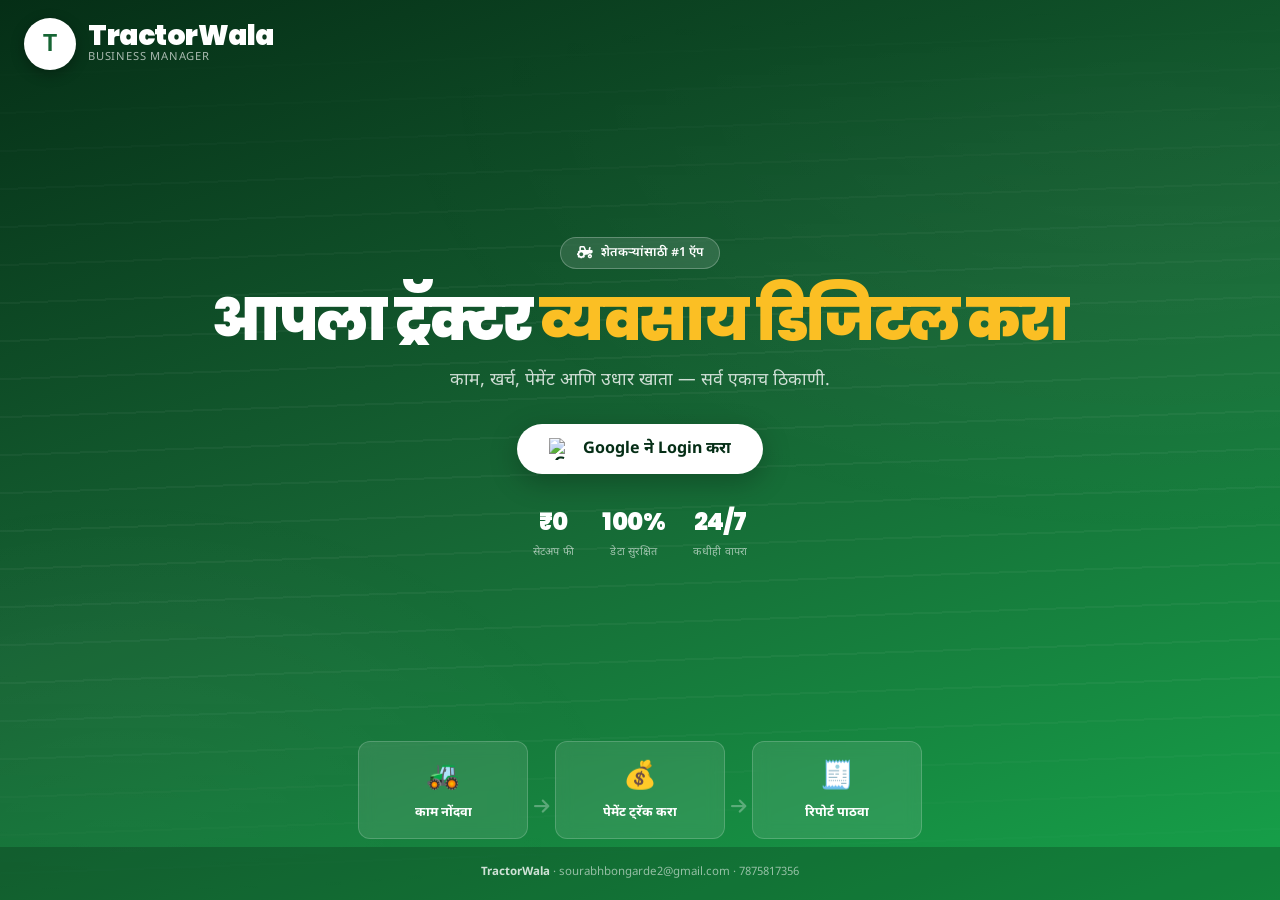
==== index.html @ 651fc50c "Update index.html" ====
<!DOCTYPE html>
<html lang="mr">
<head>
<meta charset="UTF-8"/>
<meta name="viewport" content="width=device-width, initial-scale=1.0, maximum-scale=1.0, user-scalable=no"/>
<title>TractorWala — Business Manager</title>
<meta name="theme-color" content="#166534"/>
<link rel="preconnect" href="https://fonts.googleapis.com"/>
<link href="https://fonts.googleapis.com/css2?family=Baloo+2:wght@500;700;800&family=Poppins:wght@400;500;600;700;800;900&family=Noto+Sans+Devanagari:wght@400;500;600;700&display=swap" rel="stylesheet"/>
<link rel="stylesheet" href="https://cdnjs.cloudflare.com/ajax/libs/font-awesome/6.5.1/css/all.min.css"/>
<script src="https://cdnjs.cloudflare.com/ajax/libs/qrcodejs/1.0.0/qrcode.min.js"></script>
<script src="https://cdnjs.cloudflare.com/ajax/libs/html2canvas/1.4.1/html2canvas.min.js"></script>
<script src="https://cdnjs.cloudflare.com/ajax/libs/jspdf/2.5.1/jspdf.umd.min.js"></script>
<link rel="stylesheet" href="css/base.css"/>
<link rel="stylesheet" href="css/landing.css"/>
<link rel="stylesheet" href="css/invoice.css"/>
<link rel="stylesheet" href="css/license.css"/>
</head>
<body>

<div id="toast-c"></div>
<div class="sb-ov" id="sbOv" onclick="sbClose()"></div>

<!-- Universal payment-add modal — Dashboard, Work List, Payments aur Khata sab yahi use karte hain -->
<div class="mo h" id="payMo">
  <div class="md">
    <div class="mh"><span class="mt">💰 पेमेंट</span><button class="mx" onclick="closeM('payMo')"><i class="fas fa-times"></i></button></div>
    <div class="mb" id="payMoBody"><div class="spin"></div></div>
  </div>
</div>

<!-- Trial/Subscription Lock Screen — trial khatam hone par poora app block ho jata hai.
     Verification Firestore Security Rules me hai (server-side), yeh sirf UI hai. -->
<div class="h" id="lockScreen">
  <div class="lock-card">
    <div class="lock-icon"><i class="fas fa-lock"></i></div>
    <div class="lock-title">TractorWala Subscription</div>
    <p class="lock-msg" id="lockMsg">तुमचा ट्रायल संपला आहे.</p>
    <div class="lock-qr-box">
      <img src="assets/payment/payment-qr.png" alt="Payment QR" onerror="this.src='assets/payment/payment-qr.svg'"/>
      <div class="lock-price">₹300 / महिना</div>
    </div>
    <div class="lock-divider">पेमेंट केल्यावर</div>
    <p style="font-size:.78rem;color:var(--tx2);margin-bottom:12px">पेमेंट स्क्रीनशॉट <b>WhatsApp 7875817356</b> वर पाठवा. तुम्हाला Unlock Code मिळेल, तो खाली टाका:</p>
    <div class="lock-code-row">
      <input class="fc" id="lockCodeInp" placeholder="UNLOCK CODE"/>
      <button class="btn bp" id="lockRedeemBtn" onclick="redeemUnlockCode()"><i class="fas fa-unlock"></i> Unlock</button>
    </div>
    <p class="lock-help">कोड मिळाला नाही? <a href="https://wa.me/917875817356" target="_blank" style="color:var(--brand);font-weight:600">WhatsApp वर संपर्क करा</a></p>
    <button class="btn bg2 bsm" style="margin-top:14px" onclick="doLogout()"><i class="fas fa-sign-out-alt"></i> बाहेर पडा</button>
  </div>
</div>

<div id="land">
  <nav class="l-nav">
    <div class="l-logo">
      <div class="svg-logo"><img src="assets/logo/logo.svg" alt="Logo" onerror="this.style.display='none';this.parentElement.innerHTML='<i class=\'fas fa-tractor\'></i>'"/></div>
      <div class="l-logo-t"><h1>TractorWala</h1><p>Business Manager</p></div>
    </div>
  </nav>
  <div class="l-hero">
    <div class="l-chip"><i class="fas fa-tractor"></i> <span id="lChip">शेतकऱ्यांसाठी #1 ऍप</span></div>
    <h1 class="l-h1"><span id="lH1a">आपला ट्रॅक्टर</span> <em id="lH1b">व्यवसाय डिजिटल करा</em></h1>
    <p class="l-sub" id="lSub">काम, खर्च, पेमेंट आणि उधार खाता — सर्व एकाच ठिकाणी.</p>
    <button class="l-login" onclick="doLogin()">
      <img src="https://www.gstatic.com/firebasejs/ui/2.0.0/images/auth/google.svg" alt="G"/>
      <span id="lBtn">Google ने Login करा</span>
    </button>
    <div class="l-stats">
      <div class="l-stat"><b>₹0</b><span id="lSt1">सेटअप फी</span></div>
      <div class="l-stat"><b>100%</b><span id="lSt2">डेटा सुरक्षित</span></div>
      <div class="l-stat"><b>24/7</b><span id="lSt3">कधीही वापरा</span></div>
    </div>
  </div>
  <div class="l-flow">
    <div class="l-flow-row">
      <div class="l-step"><div class="i">🚜</div><h3><span id="lf1">काम नोंदवा</span></h3></div>
      <i class="fas fa-arrow-right l-arrow"></i>
      <div class="l-step"><div class="i">💰</div><h3><span id="lf2">पेमेंट ट्रॅक करा</span></h3></div>
      <i class="fas fa-arrow-right l-arrow"></i>
      <div class="l-step"><div class="i">🧾</div><h3><span id="lf3">रिपोर्ट पाठवा</span></h3></div>
    </div>
  </div>
  <footer class="l-foot">
    <strong>TractorWala</strong> · sourabhbongarde2@gmail.com · 7875817356
  </footer>
</div>

<div id="app" class="h">
  <aside class="sb" id="sb">
    <div class="sb-top">
      <div class="sb-logo">
        <div class="svg-logo-sm"><img src="assets/logo/logo.svg" alt="Logo" onerror="this.style.display='none';this.parentElement.innerHTML='<i class=\'fas fa-tractor\'></i>'"/></div>
        <div class="sb-logo-t"><h2>TractorWala</h2><small>BUSINESS MANAGER</small></div>
      </div>
      <button class="sb-x" onclick="sbClose()"><i class="fas fa-times"></i></button>
    </div>
    <div class="sb-user">
      <div class="sb-av" id="sbAv">—</div>
      <div><div class="sb-un" id="sbNm">—</div><div class="sb-em" id="sbEm">—</div></div>
    </div>
    <nav class="sb-nav">
      <div class="sb-sec">मुख्य</div>
      <button class="nb on" data-p="dashboard"><i class="fas fa-chart-pie"></i> डॅशबोर्ड</button>
      <button class="nb" data-p="work-entry"><i class="fas fa-plus-circle"></i> काम नोंद</button>
      <button class="nb" data-p="work-list"><i class="fas fa-list-alt"></i> काम यादी</button>
      <button class="nb" data-p="rate-card"><i class="fas fa-tags"></i> दर कार्ड</button>
      <div class="sb-sec">वित्त</div>
      <button class="nb" data-p="expenses"><i class="fas fa-receipt"></i> खर्च</button>
      <button class="nb" data-p="payments"><i class="fas fa-money-bill-wave"></i> पेमेंट <span class="nb-badge h" id="pendBadge">0</span></button>
      <button class="nb" data-p="invoice"><i class="fas fa-file-invoice"></i> Invoice</button>
      <div class="sb-sec">डेटा</div>
      <button class="nb" data-p="shetkari"><i class="fas fa-users"></i> शेतकरी DB</button>
      <button class="nb" data-p="khata"><i class="fas fa-book"></i> शेतकरी खाता</button>
      <button class="nb" data-p="reports"><i class="fas fa-chart-bar"></i> अहवाल</button>
      <button class="nb" data-p="backup"><i class="fas fa-cloud-download-alt"></i> Backup</button>
      <div class="sb-sec">सेटिंग</div>
      <button class="nb" data-p="profile"><i class="fas fa-user-cog"></i> प्रोफाइल</button>
    </nav>
    <div class="sb-bot">
      <button class="sb-dark" onclick="toggleDark()"><i class="fas fa-moon"></i> डार्क मोड<div class="tog"></div></button>
      <button class="sb-logout" onclick="doLogout()"><i class="fas fa-sign-out-alt"></i> बाहेर पडा</button>
    </div>
  </aside>

  <main class="main">
    <div class="tbar">
      <button class="tbar-menu" onclick="sbOpen()"><i class="fas fa-bars"></i></button>
      <div class="tbar-ttl" id="pageTtl">डॅशबोर्ड</div>
      <div class="tbar-acts">
        <div class="tbar-lang">
          <button id="lmr" onclick="setLang('mr')" class="on">म</button>
          <button id="lhi" onclick="setLang('hi')">H</button>
          <button id="len" onclick="setLang('en')">E</button>
        </div>
      </div>
    </div>
    <div id="onboardBanner" class="h"></div>
    <div id="trialBanner" class="h"></div>
    <div class="ct" id="ct"><div class="spin"></div></div>
  </main>

  <!-- Sabse zyada use hone wale 5 shortcuts (Dashboard, Kaam, Payments, Khata, Shetkari).
       Baki sab options (Rate Card, Expenses, Invoice, Reports, Backup, Profile) sidebar me hain. -->
  <nav class="bnav" id="bnav">
    <button class="bnav-btn on" data-p="dashboard"><i class="fas fa-chart-pie"></i><span>डॅशबोर्ड</span></button>
    <button class="bnav-btn" data-p="work-entry"><i class="fas fa-plus-circle"></i><span>काम</span></button>
    <button class="bnav-btn" data-p="payments"><i class="fas fa-money-bill-wave"></i><span>पेमेंट</span><span class="nb-badge h" id="pendBadge2">0</span></button>
    <button class="bnav-btn" data-p="khata"><i class="fas fa-book"></i><span>खाता</span></button>
    <button class="bnav-btn" data-p="shetkari"><i class="fas fa-users"></i><span>शेतकरी</span></button>
  </nav>
</div>

<script type="module" src="js/core.js"></script>
</body>
</html>
---- css/base.css ----
/* ============================================================
   DESIGN TOKENS
   ============================================================ */
:root{
  --g950:#011c0a;--g900:#052e16;--g800:#14532d;--g700:#166534;
  --g600:#15803d;--g500:#16a34a;--g400:#22c55e;--g200:#bbf7d0;
  --g100:#dcfce7;--g50:#f0fdf4;
  --amber:#f59e0b;--amber-d:#b45309;--amber-l:#fffbeb;
  --red:#dc2626;--red-l:#fff1f2;
  --blue:#1d4ed8;--blue-l:#eff6ff;
  --teal:#0d9488;
  --n50:#f8fafc;--n100:#f1f5f9;--n200:#e2e8f0;
  --n300:#cbd5e1;--n400:#94a3b8;--n500:#64748b;
  --n600:#475569;--n700:#334155;--n800:#1e293b;--n900:#0f172a;
  --bg:var(--n50);--surf:var(--white);--surf2:var(--g50);
  --bdr:var(--n200);--bdr2:var(--g100);
  --tx1:var(--n900);--tx2:var(--n600);--tx3:var(--n400);
  --brand:var(--g700);--brand-l:var(--g100);
  --sb-bg:var(--g950);
  --white:#fff;
  --sh1:0 1px 3px rgba(0,0,0,.07),0 1px 2px rgba(0,0,0,.05);
  --sh2:0 4px 12px rgba(0,0,0,.08),0 2px 4px rgba(0,0,0,.04);
  --sh3:0 12px 32px rgba(0,0,0,.12),0 4px 10px rgba(0,0,0,.07);
  --r3:3px;--r6:6px;--r8:8px;--r12:12px;--r16:16px;--r99:999px;
  --ease:.2s cubic-bezier(.4,0,.2,1);
  --fd:'Poppins','Baloo 2',sans-serif;
  --fb:'Noto Sans Devanagari','Poppins',sans-serif;
  --sb-w:248px;
  --bnav-h:64px;
}
[data-theme=dark]{
  --bg:#070d08;--surf:#0f1a10;--surf2:#132016;
  --bdr:#1c2e1f;--bdr2:#1a2d1e;
  --tx1:#e8f5e9;--tx2:#8fb894;--tx3:#4a7050;
  --brand-l:#0f2212;--amber-l:#1c1400;--red-l:#1c0505;--blue-l:#080f20;
  --sh2:0 4px 12px rgba(0,0,0,.4);--sh3:0 12px 32px rgba(0,0,0,.6);
}
*,*::before,*::after{box-sizing:border-box;margin:0;padding:0}
html{-webkit-text-size-adjust:100%;scroll-behavior:smooth}
body{font-family:var(--fb);background:var(--bg);color:var(--tx1);min-height:100vh;overflow-x:hidden;line-height:1.5}
button,input,select,textarea{font-family:inherit;font-size:inherit}
button{cursor:pointer;border:none;background:none;outline:none}
a{color:inherit;text-decoration:none}
img{max-width:100%;display:block}
.h{display:none!important}
::-webkit-scrollbar{width:4px;height:4px}
::-webkit-scrollbar-thumb{background:var(--g400);border-radius:2px}

/* ============================================================
   APP SHELL / SIDEBAR
   ============================================================ */
#app{display:flex;height:100vh;overflow:hidden;position:relative}
.sb{width:var(--sb-w);flex-shrink:0;background:var(--sb-bg);display:flex;flex-direction:column;overflow:hidden;position:relative;z-index:200;transition:transform .28s cubic-bezier(.4,0,.2,1)}
.sb-top{padding:16px 14px 12px;border-bottom:1px solid rgba(255,255,255,.06);display:flex;align-items:center;justify-content:space-between}
.sb-logo{display:flex;align-items:center;gap:10px}
.svg-logo-sm{width:36px;height:36px;border-radius:50%;background:#fff;display:flex;align-items:center;justify-content:center;border:2px solid rgba(255,255,255,.3);color:var(--g700);font-size:1rem;flex-shrink:0;overflow:hidden}
.svg-logo-sm img{width:100%;height:100%;object-fit:cover;border-radius:50%}
.sb-logo-t h2{font-family:var(--fd);font-size:.98rem;font-weight:900;color:#fff;line-height:1;letter-spacing:-.2px}
.sb-logo-t small{font-size:.6rem;color:rgba(255,255,255,.45);letter-spacing:.5px}
.sb-x{color:rgba(255,255,255,.5);font-size:1rem;padding:4px;display:none}
.sb-x:hover{color:#fff}
.sb-user{margin:10px;background:rgba(255,255,255,.06);border-radius:var(--r8);padding:9px;display:flex;align-items:center;gap:8px;border:1px solid rgba(255,255,255,.05)}
.sb-av{width:32px;height:32px;border-radius:50%;border:2px solid rgba(255,255,255,.2);flex-shrink:0;display:flex;align-items:center;justify-content:center;background:var(--g600);color:#fff;font-weight:700;font-family:var(--fd);font-size:.82rem}
.sb-un{color:#fff;font-size:.78rem;font-weight:600;white-space:nowrap;overflow:hidden;text-overflow:ellipsis;max-width:140px}
.sb-em{color:rgba(255,255,255,.4);font-size:.62rem;white-space:nowrap;overflow:hidden;text-overflow:ellipsis;max-width:140px}
.sb-nav{flex:1;overflow-y:auto;padding:4px 0;scrollbar-width:none}
.sb-nav::-webkit-scrollbar{display:none}
.sb-sec{color:rgba(255,255,255,.28);font-size:.58rem;font-weight:700;letter-spacing:2px;text-transform:uppercase;padding:10px 14px 2px}
.nb{display:flex;align-items:center;gap:10px;width:100%;padding:9px 14px;color:rgba(255,255,255,.6);font-size:.82rem;font-weight:500;transition:var(--ease);text-align:left;position:relative;border-left:3px solid transparent}
.nb:hover{background:rgba(255,255,255,.07);color:#fff;border-left-color:rgba(255,255,255,.2)}
.nb.on{background:rgba(255,255,255,.1);color:#fff;font-weight:700;border-left-color:var(--g400)}
.nb i{width:16px;text-align:center;font-size:.82rem;flex-shrink:0}
.nb-badge{margin-left:auto;background:var(--amber);color:var(--g900);padding:1px 6px;border-radius:var(--r99);font-size:.62rem;font-weight:800}
.nb-locked{opacity:.35;pointer-events:none}
.sb-bot{padding:8px;border-top:1px solid rgba(255,255,255,.06)}
.sb-dark{display:flex;align-items:center;gap:8px;width:100%;padding:8px 10px;border-radius:var(--r8);background:rgba(255,255,255,.05);color:rgba(255,255,255,.65);font-size:.78rem;margin-bottom:6px;transition:var(--ease)}
.sb-dark:hover{background:rgba(255,255,255,.1)}

/* Ad banner - Blinkit-style strip. Image comes from assets/ads/ via ads-config.json */
.ad-strip{margin-bottom:11px;border-radius:var(--r12);overflow:hidden;box-shadow:var(--sh1);position:relative;cursor:pointer;background:var(--surf2)}
.ad-strip img{width:100%;display:block;aspect-ratio:2/1;object-fit:cover}
.ad-strip .ad-tag{position:absolute;top:6px;right:6px;background:rgba(0,0,0,.45);color:#fff;font-size:.58rem;font-weight:700;letter-spacing:.5px;padding:2px 7px;border-radius:var(--r99);text-transform:uppercase;z-index:3}
.ad-strip.adc{position:relative;aspect-ratio:2/1}
.adc-slide{position:absolute;inset:0;transition:opacity .5s ease;display:block}
.adc-slide img{width:100%;height:100%;object-fit:cover}
.adc-dots{position:absolute;bottom:6px;left:0;right:0;display:flex;justify-content:center;gap:5px;z-index:3}
.adc-dot{width:6px;height:6px;border-radius:50%;background:rgba(255,255,255,.5)}
.adc-dot.on{background:#fff}

.tog{width:32px;height:17px;background:rgba(255,255,255,.18);border-radius:var(--r99);margin-left:auto;position:relative;flex-shrink:0;transition:var(--ease)}
.tog::after{content:'';position:absolute;width:13px;height:13px;background:#fff;border-radius:50%;top:2px;left:2px;transition:.22s}
[data-theme=dark] .tog{background:var(--amber)}
[data-theme=dark] .tog::after{left:17px}
.sb-logout{display:flex;align-items:center;gap:8px;width:100%;padding:8px 10px;border-radius:var(--r8);background:rgba(220,38,38,.15);color:#f87171;font-size:.78rem;transition:var(--ease)}
.sb-logout:hover{background:rgba(220,38,38,.3)}
.sb-ov{position:fixed;inset:0;background:rgba(0,0,0,.5);z-index:150;display:none;backdrop-filter:blur(3px)}
.sb-ov.on{display:block}

/* ============================================================
   MAIN CONTENT / TOPBAR / BOTTOM NAV
   ============================================================ */
.main{flex:1;overflow-y:auto;display:flex;flex-direction:column;min-width:0;position:relative}
.tbar{background:var(--surf);border-bottom:1px solid var(--bdr);padding:12px 16px;display:flex;align-items:center;gap:10px;position:sticky;top:0;z-index:100}
.tbar-menu{color:var(--tx2);font-size:1.1rem;padding:5px;border-radius:var(--r6);display:none;transition:var(--ease)}
.tbar-menu:hover{background:var(--brand-l);color:var(--brand)}
.tbar-ttl{font-family:var(--fd);font-size:1.15rem;font-weight:800;color:var(--tx1);flex:1;letter-spacing:-.3px}
.tbar-acts{display:flex;align-items:center;gap:5px}
.tbar-lang{display:flex;align-items:center;background:var(--n100);border-radius:var(--r6);overflow:hidden;border:1px solid var(--bdr)}
.tbar-lang button{padding:5px 10px;font-size:.72rem;font-weight:700;color:var(--tx3);background:none;transition:var(--ease)}
.tbar-lang button.on{background:var(--brand);color:#fff}

.ct{flex:1;padding:16px;padding-bottom:88px;animation:fadeUp .24s ease}
@keyframes fadeUp{from{opacity:0;transform:translateY(6px)}to{opacity:1;transform:none}}

.bnav{position:fixed;bottom:0;left:0;right:0;height:var(--bnav-h);background:var(--surf);border-top:1px solid var(--bdr);display:none;align-items:center;justify-content:space-around;z-index:100;padding:0 4px;box-shadow:0 -4px 20px rgba(0,0,0,.1)}
.bnav-btn{display:flex;flex-direction:column;align-items:center;gap:4px;flex:1;padding:8px 2px;color:var(--tx3);font-size:.65rem;font-weight:600;transition:var(--ease);border-radius:var(--r8);position:relative}
.bnav-btn i{font-size:1.2rem;transition:var(--ease)}
.bnav-btn.on{color:var(--brand)}
.bnav-btn.on i{transform:scale(1.15)}
.bnav-btn .nb-badge{position:absolute;top:4px;right:14px;font-size:.55rem;padding:1px 4px}
.bnav-btn-locked{opacity:.35;pointer-events:none}

/* ============================================================
   CARDS / STATS / QUICK ACTIONS
   ============================================================ */
.card{background:var(--surf);border-radius:var(--r12);box-shadow:var(--sh2);border:1px solid var(--bdr);padding:16px;transition:var(--ease)}
.card:hover{box-shadow:var(--sh3)}
.ch{display:flex;align-items:center;justify-content:space-between;margin-bottom:12px}
.ct2{font-family:var(--fd);font-size:.9rem;font-weight:700;color:var(--tx1)}

.sg{display:grid;grid-template-columns:1fr 1fr;gap:10px;margin-bottom:14px}
.st{background:var(--surf);border-radius:var(--r12);border:1px solid var(--bdr);padding:14px 12px;display:flex;align-items:center;gap:10px;transition:var(--ease);overflow:hidden;position:relative}
.st::after{content:'';position:absolute;right:-12px;top:-12px;width:56px;height:56px;border-radius:50%;opacity:.06}
.st.g::after{background:var(--g500)}.st.r::after{background:var(--red)}.st.b::after{background:var(--blue)}.st.a::after{background:var(--amber)}
.st:hover{box-shadow:var(--sh3);transform:translateY(-1px)}
.si{width:38px;height:38px;border-radius:var(--r8);display:flex;align-items:center;justify-content:center;font-size:1rem;flex-shrink:0}
.si.g{background:var(--g100);color:var(--g700)}
.si.r{background:var(--red-l);color:var(--red)}
.si.b{background:var(--blue-l);color:var(--blue)}
.si.a{background:var(--amber-l);color:var(--amber-d)}
.sb2{min-width:0}
.sl{font-size:.65rem;color:var(--tx3);font-weight:500;white-space:nowrap;overflow:hidden;text-overflow:ellipsis}
.sv{font-family:var(--fd);font-size:1.25rem;font-weight:800;color:var(--tx1);line-height:1.1}
.ss{font-size:.62rem;color:var(--tx3)}

.qa-grid{display:grid;grid-template-columns:1fr 1fr;gap:10px;margin-bottom:14px}
.qa{display:flex;align-items:center;gap:10px;padding:13px 14px;border-radius:var(--r12);cursor:pointer;transition:var(--ease);border:none;text-align:left;font-weight:700;font-size:.85rem}
.qa.green{background:var(--g700);color:#fff}
.qa.green:hover{background:var(--g800)}
.qa.amber{background:var(--amber);color:var(--g900)}
.qa.amber:hover{background:var(--amber-d);color:#fff}
.qa.blue{background:var(--blue-l);color:var(--blue);border:1.5px solid var(--bdr2)}
.qa.blue:hover{background:var(--blue);color:#fff}
.qa.teal{background:#ccfbf1;color:var(--teal);border:1.5px solid #99f6e4}
.qa.teal:hover{background:var(--teal);color:#fff}
[data-theme=dark] .qa.blue{background:var(--blue-l)}
[data-theme=dark] .qa.teal{background:#042f2e;color:#2dd4bf;border-color:#0f766e}
.qa i{font-size:1.2rem;flex-shrink:0}
.qa span{line-height:1.2}

/* ============================================================
   BUTTONS
   ============================================================ */
.btn{display:inline-flex;align-items:center;justify-content:center;gap:6px;padding:9px 16px;border-radius:var(--r8);font-size:.83rem;font-weight:600;cursor:pointer;transition:var(--ease);white-space:nowrap;border:none}
.btn:active{transform:scale(.97)}
.bp{background:var(--g700);color:#fff}.bp:hover{background:var(--g800)}
.bg2{background:var(--n100);color:var(--tx2);border:1px solid var(--bdr)}.bg2:hover{background:var(--brand-l);color:var(--brand)}
.br{background:var(--red-l);color:var(--red)}.br:hover{background:var(--red);color:#fff}
.ba{background:var(--amber-l);color:var(--amber-d)}.ba:hover{background:var(--amber);color:#fff}
.bwa{background:#25D366;color:#fff}.bwa:hover{background:#128c7e}
.bcl{background:var(--blue-l);color:var(--blue)}.bcl:hover{background:var(--blue);color:#fff}
.bsm{padding:6px 11px;font-size:.76rem;border-radius:var(--r6)}
.bxs{padding:4px 8px;font-size:.7rem;border-radius:var(--r6)}
.bic{width:34px;height:34px;padding:0;justify-content:center;border-radius:var(--r6)}
.bfw{width:100%;justify-content:center}
.blg{padding:12px 22px;font-size:.92rem;border-radius:var(--r8)}
.btn:disabled,.btn[disabled]{opacity:.6;cursor:not-allowed}

.stepper-wrap{display:flex;gap:6px;align-items:center}
.stepper-wrap .btn{padding:0;width:40px;height:40px;flex-shrink:0}
.stepper-wrap .fc{text-align:center;padding-left:4px;padding-right:4px}

/* ============================================================
   FORMS
   ============================================================ */
.fg{margin-bottom:13px}
.fl{display:block;font-size:.74rem;font-weight:700;color:var(--tx2);margin-bottom:4px;letter-spacing:.3px;text-transform:uppercase}
.fc{width:100%;padding:10px 12px;border:1.5px solid var(--bdr);border-radius:var(--r8);font-size:.88rem;background:var(--bg);color:var(--tx1);outline:none;transition:var(--ease)}
.fc:focus{border-color:var(--brand);background:var(--surf);box-shadow:0 0 0 3px rgba(22,101,52,.1)}
.fc::placeholder{color:var(--tx3)}
select.fc{appearance:none;background-image:url("data:image/svg+xml,%3Csvg xmlns='http://www.w3.org/2000/svg' viewBox='0 0 16 10'%3E%3Cpath fill='%2394a3b8' d='M8 10L0 0h16z'/%3E%3C/svg%3E");background-repeat:no-repeat;background-position:right 11px center;background-size:10px;padding-right:30px}
.fr2{display:grid;grid-template-columns:1fr 1fr;gap:11px}
.fr3{display:grid;grid-template-columns:1fr 1fr 1fr;gap:9px}
.tot-box{background:var(--surf2);border:2px solid var(--g200);border-radius:var(--r8);padding:10px 13px;font-family:var(--fd);font-size:1.3rem;font-weight:800;color:var(--g700)}

/* Work Entry - compact multi-row card (each "काम #N" block) */
.we-row-card{max-width:680px;margin-bottom:9px;padding:13px}
.we-row-head{display:flex;align-items:center;gap:8px;margin-bottom:10px}
.we-row-num{font-weight:700;font-size:.78rem;color:var(--tx2)}
.we-row-amt{margin-left:auto;font-family:var(--fd);font-weight:800;font-size:.92rem;color:var(--g700);background:var(--surf2);border:1.5px solid var(--g200);border-radius:var(--r6);padding:3px 10px}

/* ============================================================
   TABLES / BADGES
   ============================================================ */
.tw{overflow-x:auto;border-radius:var(--r8);border:1px solid var(--bdr);position:relative;-webkit-overflow-scrolling:touch}
.tw table{min-width:100%}
/* Mobile par jab table screen se wide ho, ek subtle right-edge fade dikhata hai taaki
   user ko pata chale ki aur columns hain - bina iske last column "kati hui" jaisi lagti thi */
.tw::after{
  content:'';position:absolute;top:0;right:0;bottom:0;width:18px;
  background:linear-gradient(to right,transparent,rgba(0,0,0,.06));
  pointer-events:none;
}
table{width:100%;border-collapse:collapse;font-size:.8rem}
thead th{background:var(--surf2);color:var(--g700);padding:9px 11px;text-align:left;font-weight:700;font-size:.68rem;text-transform:uppercase;letter-spacing:.7px;white-space:nowrap;border-bottom:2px solid var(--bdr2)}
tbody tr{border-top:1px solid var(--bdr);transition:background .15s}
tbody tr:hover{background:var(--surf2)}
tbody td{padding:9px 11px;color:var(--tx1);vertical-align:middle}
.bx{display:inline-flex;align-items:center;gap:3px;padding:2px 8px;border-radius:var(--r99);font-size:.67rem;font-weight:700}
.bxg{background:var(--g100);color:var(--g700)}
.bxa{background:var(--amber-l);color:var(--amber-d)}
.bxr{background:var(--red-l);color:var(--red)}
.bxb{background:var(--blue-l);color:var(--blue)}
.prow td:first-child{border-left:3px solid var(--amber)}

/* ============================================================
   MODALS
   ============================================================ */
.mo{position:fixed;inset:0;background:rgba(0,0,0,.55);z-index:600;display:flex;align-items:center;justify-content:center;padding:14px;backdrop-filter:blur(5px)}
.md{background:var(--surf);border-radius:var(--r16);width:100%;max-width:490px;max-height:90vh;overflow-y:auto;box-shadow:var(--sh3);animation:mIn .22s ease}
@keyframes mIn{from{opacity:0;transform:scale(.95) translateY(10px)}to{opacity:1;transform:none}}
.mh{padding:15px 17px;border-bottom:1px solid var(--bdr);display:flex;align-items:center;justify-content:space-between;position:sticky;top:0;background:var(--surf);z-index:2}
.mt{font-family:var(--fd);font-size:.95rem;font-weight:700;color:var(--tx1)}
.mx{color:var(--tx3);font-size:1rem;padding:5px;border-radius:var(--r6);transition:var(--ease)}
.mx:hover{background:var(--red-l);color:var(--red)}
.mb{padding:16px}
.mf{padding:12px 17px;border-top:1px solid var(--bdr);display:flex;gap:8px;justify-content:flex-end}

/* ============================================================
   FILTERS / SEARCH / TOAST / MISC
   ============================================================ */
.fb{display:flex;gap:6px;flex-wrap:wrap;align-items:center;margin-bottom:12px}
.fn{padding:5px 12px;border-radius:var(--r99);border:1.5px solid var(--bdr);background:var(--surf);color:var(--tx2);font-size:.74rem;font-weight:600;cursor:pointer;transition:var(--ease)}
.fn.on,.fn:hover{background:var(--g700);border-color:var(--g700);color:#fff}

.sw{position:relative;flex:1;min-width:160px}
.sw i{position:absolute;left:10px;top:50%;transform:translateY(-50%);color:var(--tx3);font-size:.8rem;pointer-events:none}
.sw .fc{padding-left:30px}

#toast-c{position:fixed;top:16px;right:14px;z-index:9999;display:flex;flex-direction:column;gap:6px;pointer-events:none;max-width:320px}
.toast{display:flex;align-items:center;gap:8px;padding:10px 15px;border-radius:var(--r8);font-size:.81rem;font-weight:600;box-shadow:var(--sh3);animation:tIn .25s ease;pointer-events:all;color:#fff}
.toast.ok{background:var(--g700)}.toast.err{background:var(--red)}.toast.warn{background:var(--amber-d)}
@keyframes tIn{from{opacity:0;transform:translateX(12px)}to{opacity:1;transform:none}}

.pg{height:4px;background:var(--bdr);border-radius:2px;overflow:hidden;margin:4px 0}
.pgb{height:100%;background:linear-gradient(90deg,var(--g600),var(--g400));border-radius:2px;transition:width .5s ease}
.pgb.red{background:linear-gradient(90deg,var(--red),#f87171)}

.pi{display:flex;align-items:center;gap:8px;padding:9px 11px;background:var(--surf2);border-radius:var(--r8);border-left:3px solid var(--g500)}
.pa{font-weight:700;color:var(--g700);font-size:.88rem}
.pd{font-size:.68rem;color:var(--tx3);margin-left:auto}

.tabs{display:flex;gap:2px;background:var(--n200);border-radius:var(--r8);padding:3px;margin-bottom:14px}
[data-theme=dark] .tabs{background:var(--bdr)}
.tab{flex:1;padding:7px;border-radius:var(--r6);font-size:.78rem;font-weight:600;color:var(--tx2);transition:var(--ease)}
.tab.on{background:var(--surf);color:var(--brand);box-shadow:var(--sh1)}

.empty{text-align:center;padding:32px 16px;color:var(--tx3)}
.empty i{font-size:2.4rem;margin-bottom:8px;opacity:.28;display:block}
.empty p{font-size:.85rem;line-height:1.6}

.sh{display:flex;align-items:center;justify-content:space-between;margin-bottom:14px;flex-wrap:wrap;gap:8px}
.st2{font-family:var(--fd);font-size:1.05rem;font-weight:800;color:var(--tx1);letter-spacing:-.3px}

.rc{background:linear-gradient(135deg,var(--g900),var(--g700));color:#fff;border-radius:var(--r12);padding:18px}
.rr{display:flex;justify-content:space-between;padding:7px 0;border-bottom:1px solid rgba(255,255,255,.1);font-size:.86rem}
.rr:last-child{border-bottom:none;font-weight:800;font-size:1rem;color:var(--amber)}
.rr.head{opacity:.6;font-size:.72rem;font-weight:700;text-transform:uppercase;letter-spacing:.5px}

.spin{width:36px;height:36px;border:3.5px solid var(--bdr);border-top-color:var(--brand);border-radius:50%;animation:sp .7s linear infinite;margin:44px auto}
@keyframes sp{to{transform:rotate(360deg)}}

.pav{width:70px;height:70px;border-radius:50%;border:3px solid var(--brand);display:flex;align-items:center;justify-content:center;margin:0 auto 10px;background:var(--g600);color:#fff;font-family:var(--fd);font-size:1.6rem;font-weight:700}

/* Khata (farmer ledger) page - new */
.kh-hero{background:linear-gradient(135deg,var(--g800),var(--g600));border-radius:var(--r16);padding:20px;color:#fff;margin-bottom:14px}
.kh-av{width:54px;height:54px;border-radius:50%;background:rgba(255,255,255,.15);border:2px solid rgba(255,255,255,.3);display:flex;align-items:center;justify-content:center;font-family:var(--fd);font-size:1.4rem;font-weight:800;flex-shrink:0}
.kh-sg{display:grid;grid-template-columns:1fr 1fr 1fr;gap:8px;margin-top:14px}
.kh-sc{background:rgba(255,255,255,.1);border-radius:var(--r8);padding:9px;text-align:center}
.kh-sc b{display:block;font-family:var(--fd);font-size:1.05rem;font-weight:800}
.kh-sc span{font-size:.6rem;opacity:.75;text-transform:uppercase;letter-spacing:.4px}
.kh-wrow{display:flex;align-items:center;gap:10px;padding:10px 0;border-bottom:1px solid var(--bdr)}
.kh-wrow:last-child{border-bottom:none}
.kh-wic{width:34px;height:34px;border-radius:var(--r8);background:var(--brand-l);color:var(--brand);display:flex;align-items:center;justify-content:center;flex-shrink:0;font-size:.85rem}

@media(max-width:768px){
  .sb{position:fixed;top:0;left:0;bottom:0;z-index:300;transform:translateX(-100%)}
  .sb.on{transform:none;box-shadow:var(--sh3)}
  .sb-x{display:block!important}
  .tbar-menu{display:flex!important}
  .bnav{display:flex!important}
  .ct{padding:12px;padding-bottom:72px}
  .sg{grid-template-columns:1fr 1fr}
  .fr2,.fr3{grid-template-columns:1fr}
  .md{max-height:85vh;border-radius:var(--r16) var(--r16) 0 0;margin-top:auto;align-self:flex-end}
  .mo{align-items:flex-end;padding:0}
  .qa-grid{grid-template-columns:1fr 1fr}
  .tbar-lang{display:none}
  .kh-sg{grid-template-columns:1fr 1fr 1fr}
}
@media(max-width:480px){
  table{font-size:.74rem}
  thead th{padding:7px 8px;font-size:.62rem}
  tbody td{padding:7px 8px}
  /* Work Entry ka "+ आणखी काम जोडा" button aur total-amount box chhoti screen pe side-by-side
     fit nahi hote the - total box overflow ho jata tha. Ab stack ho jate hain. */
  .we-actions-row{flex-direction:column;align-items:stretch!important}
  .we-actions-row button{width:100%}
  .we-actions-row>div{text-align:left!important;width:100%}
  .we-actions-row .tot-box{width:100%;box-sizing:border-box}
}
@media(max-width:380px){
  .sv{font-size:1.05rem}
  .qa{font-size:.78rem;padding:11px 10px}
  .qa i{font-size:1rem}
}
---- css/landing.css ----
/* ============================================================
   LANDING / LOGIN PAGE
   ============================================================ */
#land{
  min-height:100vh;position:relative;overflow:hidden;
  background:linear-gradient(160deg,var(--g900) 0%,var(--g700) 50%,var(--g500) 100%);
  display:flex;flex-direction:column;
}
#land::before{
  /* Furrow lines: ploughed-field motif echoing the tractor's actual work, instead of generic dot noise */
  content:'';position:absolute;inset:0;pointer-events:none;
  background:
    radial-gradient(ellipse 60% 50% at 90% 10%,rgba(255,255,255,.06),transparent),
    radial-gradient(ellipse 40% 40% at 10% 95%,rgba(255,255,255,.05),transparent),
    repeating-linear-gradient(178deg,transparent 0px,transparent 36px,rgba(255,255,255,.045) 36px,rgba(255,255,255,.045) 38px);
  mask-image:linear-gradient(to bottom,transparent,rgba(0,0,0,.9) 35%,rgba(0,0,0,.9) 75%,transparent);
}
.l-nav{display:flex;align-items:center;justify-content:space-between;padding:18px 24px;position:relative;z-index:5}
.l-logo{display:flex;align-items:center;gap:12px}
.svg-logo{width:52px;height:52px;border-radius:50%;background:#fff;display:flex;align-items:center;justify-content:center;border:2.5px solid rgba(255,255,255,.4);box-shadow:0 4px 14px rgba(0,0,0,.3);color:var(--g700);font-size:1.4rem;flex-shrink:0;overflow:hidden}
.svg-logo img{width:100%;height:100%;object-fit:cover;border-radius:50%}
.l-logo-t h1{font-family:var(--fd);font-size:1.75rem;font-weight:900;color:#fff;line-height:1;letter-spacing:-.5px}
.l-logo-t p{font-size:.7rem;color:rgba(255,255,255,.65);letter-spacing:.8px;text-transform:uppercase}
.l-hero{flex:1;display:flex;flex-direction:column;align-items:center;justify-content:center;text-align:center;padding:32px 20px 24px;position:relative;z-index:5}
.l-chip{display:inline-flex;align-items:center;gap:8px;background:rgba(255,255,255,.12);border:1px solid rgba(255,255,255,.25);color:#fff;padding:6px 16px;border-radius:var(--r99);font-size:.78rem;font-weight:600;margin-bottom:20px;backdrop-filter:blur(10px)}
.l-h1{font-family:var(--fd);font-size:clamp(2rem,8vw,3.6rem);font-weight:900;color:#fff;line-height:1.08;margin-bottom:14px;letter-spacing:-1.5px}
.l-h1 em{color:#fbbf24;font-style:normal}
.l-sub{color:rgba(255,255,255,.8);font-size:clamp(.9rem,2.5vw,1.1rem);max-width:460px;margin:0 auto 28px;line-height:1.75}
.l-login{display:inline-flex;align-items:center;gap:12px;background:#fff;color:var(--g900);padding:14px 32px;border-radius:var(--r99);font-size:1rem;font-weight:700;box-shadow:0 8px 28px rgba(0,0,0,.25);transition:var(--ease);cursor:pointer;border:none}
.l-login:hover{transform:translateY(-2px);box-shadow:0 14px 36px rgba(0,0,0,.32)}
.l-login:active{transform:translateY(0)}
.l-login img{width:22px;height:22px}
.l-stats{display:flex;gap:28px;margin-top:30px;flex-wrap:wrap;justify-content:center;position:relative;z-index:5}
.l-stat{text-align:center}
.l-stat b{display:block;font-family:var(--fd);font-size:1.5rem;font-weight:900;color:#fff;letter-spacing:-.5px}
.l-stat span{font-size:.68rem;color:rgba(255,255,255,.6);letter-spacing:.3px}
.l-flow{position:relative;z-index:5;max-width:760px;margin:8px auto 0;padding:28px 20px 8px;width:100%}
.l-flow-ttl{text-align:center;color:rgba(255,255,255,.55);font-size:.7rem;letter-spacing:2px;text-transform:uppercase;font-weight:700;margin-bottom:18px}
.l-flow-row{display:flex;align-items:flex-start;justify-content:center;gap:0;flex-wrap:wrap}
.l-step{background:rgba(255,255,255,.1);backdrop-filter:blur(8px);border:1px solid rgba(255,255,255,.18);border-radius:var(--r12);padding:16px 14px;text-align:center;color:#fff;transition:var(--ease);width:170px;position:relative}
.l-step:hover{background:rgba(255,255,255,.16);transform:translateY(-2px)}
.l-step .n{font-family:var(--fd);font-size:.68rem;font-weight:800;color:#fbbf24;letter-spacing:1px;margin-bottom:6px}
.l-step .i{font-size:1.7rem;margin-bottom:6px}
.l-step h3{font-size:.8rem;font-weight:700;line-height:1.35}
.l-arrow{color:rgba(255,255,255,.3);font-size:1.1rem;align-self:center;margin:0 6px;padding-top:34px}
.l-foot{padding:16px 20px;text-align:center;background:rgba(0,0,0,.2);position:relative;z-index:5;color:rgba(255,255,255,.55);font-size:.72rem;line-height:1.8}
.l-foot strong{color:rgba(255,255,255,.8)}
@media(max-width:640px){.l-arrow{display:none}.l-step{width:140px}}
---- css/invoice.css ----
/* ============================================================
   INVOICE - Modern Clean Design
   ============================================================ */
.inv{background:#fff;color:#1a1a1a;font-family:'Noto Sans Devanagari','Poppins',sans-serif;max-width:680px;margin:0 auto;border-radius:14px;overflow:hidden;box-shadow:0 1px 4px rgba(0,0,0,.08)}

/* Header band */
.inv-top{background:linear-gradient(135deg,#0f3d22,#166534);padding:26px 28px;display:flex;justify-content:space-between;align-items:flex-start;color:#fff}
.inv-brand{display:flex;align-items:center;gap:12px}
.inv-lg{width:52px;height:52px;border-radius:50%;border:2px solid rgba(255,255,255,.4);background:rgba(255,255,255,.12);display:flex;align-items:center;justify-content:center;color:#fff;font-size:1.4rem;overflow:hidden;flex-shrink:0}
.inv-lg img{width:100%;height:100%;object-fit:cover;border-radius:50%}
.inv-bn{font-family:'Baloo 2','Poppins',sans-serif;font-size:1.2rem;font-weight:900;color:#fff;line-height:1.1}
.inv-bn-sub{font-size:.72rem;color:rgba(255,255,255,.7);margin-top:1px}
.inv-meta{text-align:right}
.inv-tag{background:rgba(255,255,255,.18);color:#fff;padding:4px 13px;border-radius:99px;font-size:.68rem;font-weight:800;letter-spacing:1.5px;display:inline-block}
.inv-no{font-size:.86rem;font-weight:700;color:#fff;margin-top:7px}
.inv-dt{font-size:.72rem;color:rgba(255,255,255,.65);margin-top:2px}

/* Body */
.inv-body{padding:24px 28px}
.inv-bd{display:grid;grid-template-columns:1fr 1fr;gap:12px;margin-bottom:18px}
.inv-box{background:#f7faf8;border:1px solid #e7f0e9;border-radius:10px;padding:13px}
.inv-lbl{font-size:.62rem;font-weight:700;color:#8a9a8e;text-transform:uppercase;letter-spacing:.9px;margin-bottom:4px}
.inv-val{font-size:.92rem;font-weight:700;color:#1a1a1a}
.inv-sub{font-size:.74rem;color:#6b7a6f;margin-top:2px}

.inv-tbl{width:100%;border-collapse:collapse;margin-bottom:16px;font-size:.84rem;border-radius:8px;overflow:hidden}
.inv-tbl thead th{background:#166534;color:#fff;padding:10px 12px;text-align:left;font-size:.68rem;font-weight:700;text-transform:uppercase;letter-spacing:.5px}
.inv-tbl thead th.r{text-align:right}
.inv-tbl tbody td{padding:9px 12px;border-bottom:1px solid #eef2ef;color:#222}
.inv-tbl tbody td.r{text-align:right;font-weight:600}
.inv-tbl tbody tr:nth-child(even){background:#fafcfa}
.inv-tbl tfoot td{padding:9px 12px;font-weight:600}

.inv-sm{background:#f7faf8;border:1px solid #e7f0e9;border-radius:10px;padding:14px 16px;width:240px;margin-left:auto;margin-bottom:16px}
.inv-sr{display:flex;justify-content:space-between;padding:5px 0;font-size:.85rem;color:#444}
.inv-sr.paid{color:#16a34a;font-weight:600}
.inv-sr.big{font-weight:800;font-size:1.1rem;border-top:2px solid #166534;margin-top:6px;padding-top:8px}

.inv-pay{display:flex;align-items:center;gap:16px;background:#fffbeb;border:1px solid #fde68a;border-radius:10px;padding:14px;margin-bottom:16px;flex-wrap:wrap}
.inv-pay-qr{flex-shrink:0;background:#fff;padding:6px;border-radius:8px}
.inv-pay-txt{font-size:.78rem;color:#555;line-height:1.7}
.inv-pay-txt b{color:#166534}

.inv-note{background:#f0fdf4;border-left:3px solid #22c55e;border-radius:6px;padding:10px 13px;font-size:.78rem;color:#3a4a3d;margin-bottom:16px}

.inv-thanks{text-align:center;padding:14px;background:#f7faf8;border-radius:10px;margin-bottom:6px}
.inv-thanks p{color:#166534;font-weight:700;font-size:.85rem}

/* Footer with developer credit - always present in PDF/Image/Text exports */
.inv-foot{padding:14px 28px;border-top:1px solid #eef2ef;text-align:center;background:#fcfdfc}
.inv-foot .biz{font-size:.72rem;color:#888}
.inv-credit{font-size:.62rem;color:#aab5ad;margin-top:5px;letter-spacing:.2px}
.inv-credit b{color:#8a9a8e}

/* Consolidated (multi-work, date-range) invoice variants */
.inv-period{font-size:.74rem;color:rgba(255,255,255,.75);margin-top:2px}
.inv-tbl tbody tr.unpaid td{color:#dc2626}

@media(max-width:640px){
  .inv-top{padding:20px}
  .inv-body{padding:18px}
  .inv-bd{grid-template-columns:1fr}
  .inv-sm{width:100%}
  .inv-foot{padding:14px 18px}
}
---- css/license.css ----
// license.js — 7-day free trial + monthly unlock system.
// Security model: Firestore Security Rules (server-side, Google ke server pe evaluate
// hote hain) enforce karte hain ki koi bhi customer apna unlockedUntil date khud nahi
// badal sakta - sirf ek REAL, unused, unke email ke naam wale code se hi unlock ho sakta
// hai. Yeh client-side code sirf UI/UX ke liye hai (date dikhana, lock-screen banana) -
// asli security rules me hai, isliye browser console se bypass nahi ho sakta.

import{db,collection,addDoc,getDocs,doc,query,where,getDoc,setDoc,updateDoc,writeBatch}from'./firebase-config.js';

const TRIAL_DAYS=7;

function daysFromNow(n){
  const d=new Date();d.setDate(d.getDate()+n);
  return d.toISOString();
}
function fmtDate(iso){
  if(!iso)return'—';
  try{return new Date(iso).toLocaleDateString('mr-IN',{day:'2-digit',month:'short',year:'numeric'});}catch{return iso;}
}
function daysLeft(iso){
  if(!iso)return 0;
  const diff=new Date(iso).getTime()-Date.now();
  return Math.max(0,Math.ceil(diff/86400000));
}

// Pehli baar login hone par license document banata hai (agar nahi hai), ya existing
// document return karta hai. Yeh sirf ek baar create hota hai - dusri baar customer
// isko delete/reset nahi kar sakta (rules me delete allow hi nahi hai).
export async function ensureLicense(uid,email){
  const ref=doc(db,'licenses',uid);
  const snap=await getDoc(ref);
  if(snap.exists())return{_id:uid,...snap.data()};
  const trialStart=new Date().toISOString();
  const trialEnd=daysFromNow(TRIAL_DAYS);
  const data={email,trialStart,trialEnd,unlockedUntil:null,lastCode:null,lastUnlockAt:null};
  await setDoc(ref,data);
  return{_id:uid,...data};
}

// Status check: trial chal raha hai, expire ho gaya, ya paid-unlock active hai.
// Admin agar 'disabled:true' kar de to account turant block ho jata hai - chahe
// trial/paid kuch bhi ho. Yeh Admin Panel ke "Disable" button se control hota hai.
export function licenseStatus(lic){
  if(lic.disabled===true){
    return{active:false,mode:'disabled',expiresAt:null,daysLeft:0};
  }
  const now=Date.now();
  if(lic.unlockedUntil && new Date(lic.unlockedUntil).getTime()>now){
    return{active:true,mode:'paid',expiresAt:lic.unlockedUntil,daysLeft:daysLeft(lic.unlockedUntil)};
  }
  if(lic.trialEnd && new Date(lic.trialEnd).getTime()>now){
    return{active:true,mode:'trial',expiresAt:lic.trialEnd,daysLeft:daysLeft(lic.trialEnd)};
  }
  return{active:false,mode:'expired',expiresAt:lic.unlockedUntil||lic.trialEnd,daysLeft:0};
}

// Customer code daalta hai - yahan se redeem hota hai. Do writes ek saath (batch) -
// 1) unlockCodes/{codeId} document me used:true mark hota hai
// 2) licenses/{uid} document me unlockedUntil us code ke validUntil se set hota hai
// Dono writes Security Rules se cross-verify hote hain (dekho firestore.rules) - agar
// koi bhi condition fail ho (galat email, already used code, galat date) to POORA batch
// reject ho jata hai, kuch bhi save nahi hota.
export async function redeemCode(uid,email,codeStr){
  const q=query(collection(db,'unlockCodes'),where('code','==',codeStr.trim().toUpperCase()));
  const snap=await getDocs(q);
  if(snap.empty)throw new Error('NOT_FOUND');
  const codeDoc=snap.docs[0];
  const cd=codeDoc.data();
  if(cd.email!==email)throw new Error('WRONG_EMAIL');
  if(cd.used)throw new Error('ALREADY_USED');
  if(new Date(cd.validUntil).getTime()<Date.now())throw new Error('CODE_EXPIRED');

  const batch=writeBatch(db);
  batch.update(doc(db,'unlockCodes',codeDoc.id),{used:true,usedAt:new Date().toISOString(),usedBy:uid});
  batch.update(doc(db,'licenses',uid),{unlockedUntil:cd.validUntil,lastCode:codeDoc.id,lastUnlockAt:new Date().toISOString()});
  await batch.commit();
  return cd.validUntil;
}

export{fmtDate,daysLeft};
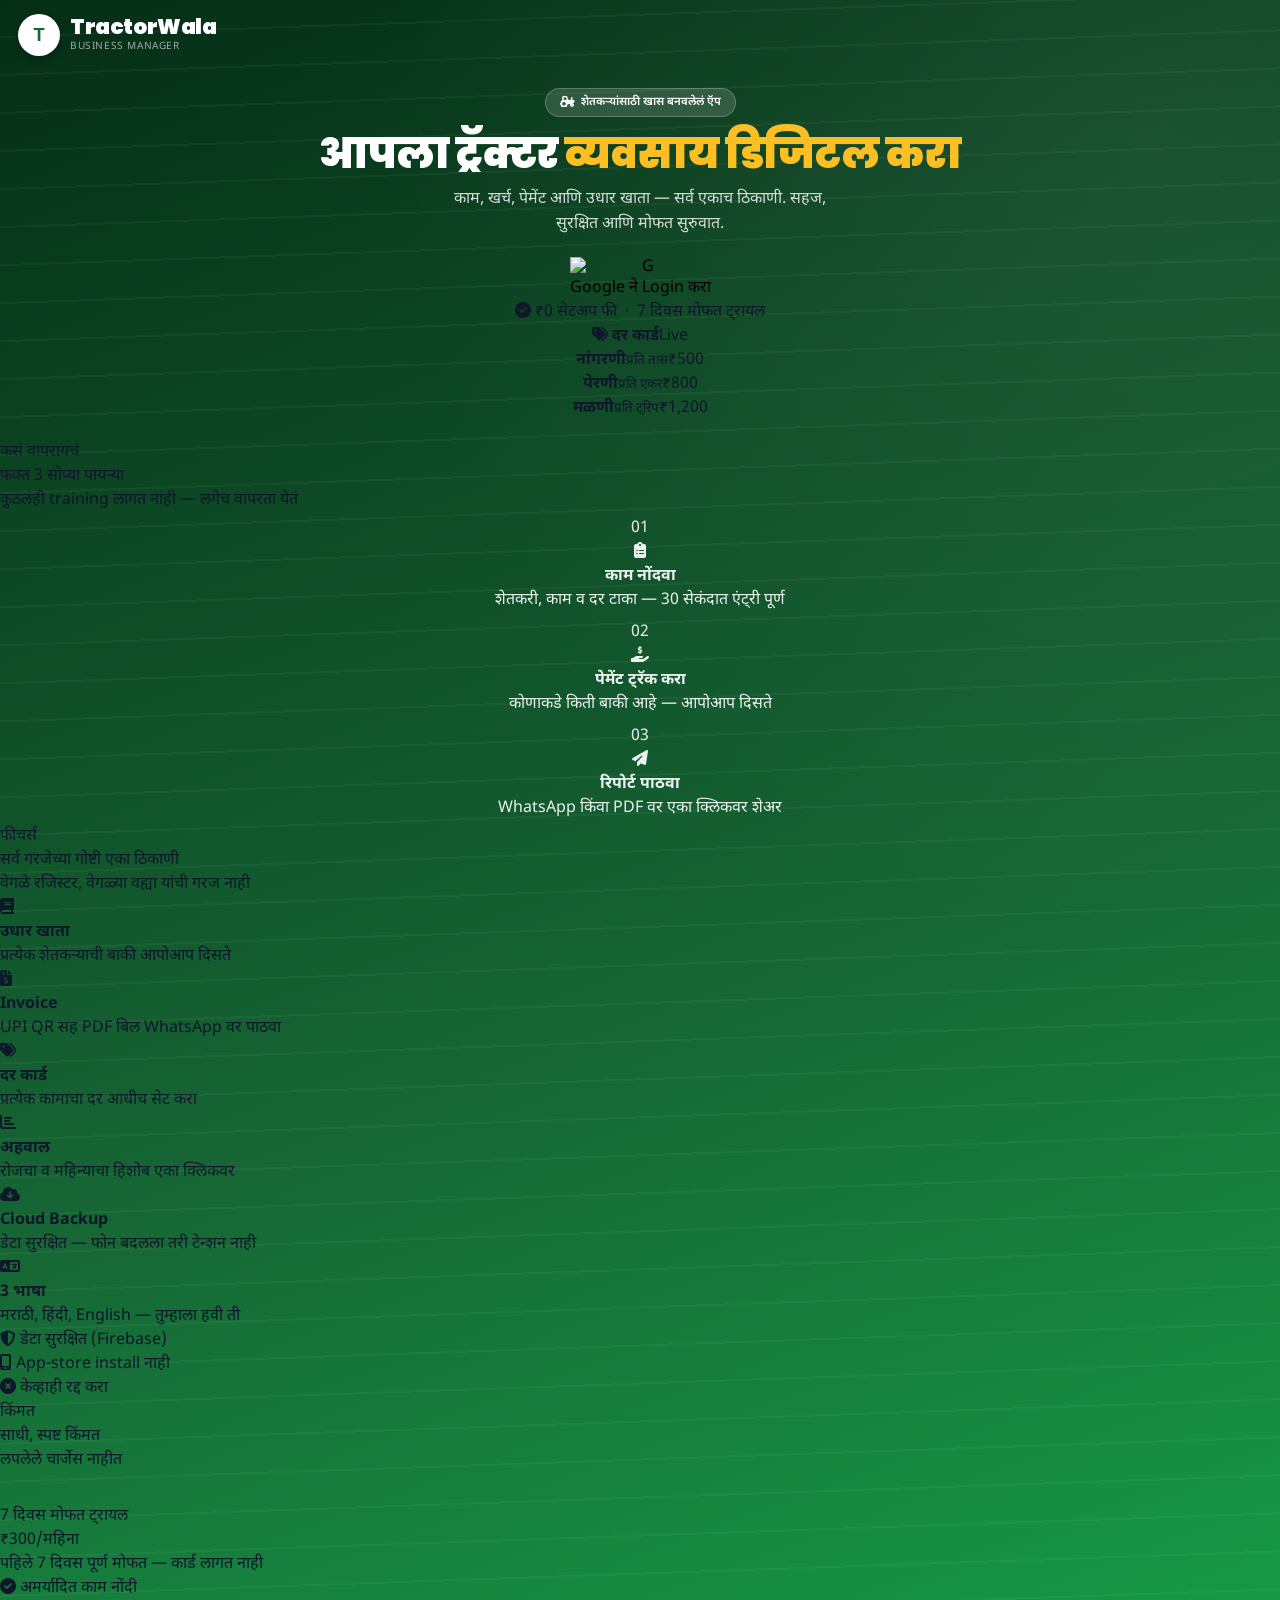
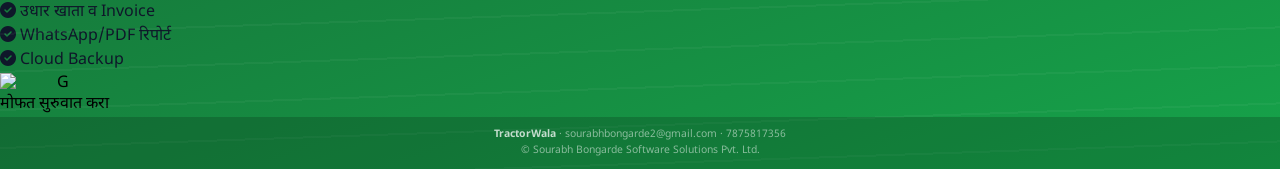
==== commit ab1cdeec: "Update index.html" ====
--- a/index.html
+++ b/index.html
@@ -52,39 +52,141 @@
 </div>
 
 <div id="land">
-  <nav class="l-nav">
-    <div class="l-logo">
-      <div class="svg-logo"><img src="assets/logo/logo.svg" alt="Logo" onerror="this.style.display='none';this.parentElement.innerHTML='<i class=\'fas fa-tractor\'></i>'"/></div>
-      <div class="l-logo-t"><h1>TractorWala</h1><p>Business Manager</p></div>
-    </div>
-  </nav>
-  <div class="l-hero">
-    <div class="l-chip"><i class="fas fa-tractor"></i> <span id="lChip">शेतकऱ्यांसाठी #1 ऍप</span></div>
-    <h1 class="l-h1"><span id="lH1a">आपला ट्रॅक्टर</span> <em id="lH1b">व्यवसाय डिजिटल करा</em></h1>
-    <p class="l-sub" id="lSub">काम, खर्च, पेमेंट आणि उधार खाता — सर्व एकाच ठिकाणी.</p>
-    <button class="l-login" onclick="doLogin()">
-      <img src="https://www.gstatic.com/firebasejs/ui/2.0.0/images/auth/google.svg" alt="G"/>
-      <span id="lBtn">Google ने Login करा</span>
-    </button>
-    <div class="l-stats">
-      <div class="l-stat"><b>₹0</b><span id="lSt1">सेटअप फी</span></div>
-      <div class="l-stat"><b>100%</b><span id="lSt2">डेटा सुरक्षित</span></div>
-      <div class="l-stat"><b>24/7</b><span id="lSt3">कधीही वापरा</span></div>
-    </div>
-  </div>
-  <div class="l-flow">
-    <div class="l-flow-row">
-      <div class="l-step"><div class="i">🚜</div><h3><span id="lf1">काम नोंदवा</span></h3></div>
-      <i class="fas fa-arrow-right l-arrow"></i>
-      <div class="l-step"><div class="i">💰</div><h3><span id="lf2">पेमेंट ट्रॅक करा</span></h3></div>
-      <i class="fas fa-arrow-right l-arrow"></i>
-      <div class="l-step"><div class="i">🧾</div><h3><span id="lf3">रिपोर्ट पाठवा</span></h3></div>
-    </div>
-  </div>
+
+  <!-- ============ HERO (dark band) ============ -->
+  <div class="l-hero-band">
+    <div class="l-container">
+      <nav class="l-nav">
+        <div class="l-logo">
+          <div class="svg-logo"><img src="assets/logo/logo.svg" alt="Logo" onerror="this.style.display='none';this.parentElement.innerHTML='<i class=\'fas fa-tractor\'></i>'"/></div>
+          <div class="l-logo-t"><h1>TractorWala</h1><p>Business Manager</p></div>
+        </div>
+      </nav>
+
+      <div class="l-hero">
+        <div class="l-chip"><i class="fas fa-tractor"></i> <span id="lChip">शेतकऱ्यांसाठी खास बनवलेलं ऍप</span></div>
+        <h1 class="l-h1"><span id="lH1a">आपला ट्रॅक्टर</span> <em id="lH1b">व्यवसाय डिजिटल करा</em></h1>
+        <p class="l-sub" id="lSub">काम, खर्च, पेमेंट आणि उधार खाता — सर्व एकाच ठिकाणी. सहज, सुरक्षित आणि मोफत सुरुवात.</p>
+
+        <div class="l-cta-row">
+          <button class="l-btn l-btn-light" onclick="doLogin()">
+            <img src="https://www.gstatic.com/firebasejs/ui/2.0.0/images/auth/google.svg" alt="G"/>
+            <span id="lBtn">Google ने Login करा</span>
+          </button>
+          <div class="l-microcopy"><i class="fas fa-check-circle"></i> <span id="lSt1">₹0 सेटअप फी</span> &nbsp;·&nbsp; <span id="lSt2">7 दिवस मोफत ट्रायल</span></div>
+        </div>
+
+        <div class="l-preview-wrap">
+          <div class="l-preview-card">
+            <div class="l-pc-dots"><span></span><span></span><span></span></div>
+            <div class="l-pc-hdr"><b><i class="fas fa-tags"></i> दर कार्ड</b><span>Live</span></div>
+            <div class="l-pc-row"><span><b>नांगरणी</b><small>प्रति तास</small></span><span class="amt">₹500</span></div>
+            <div class="l-pc-row"><span><b>पेरणी</b><small>प्रति एकर</small></span><span class="amt">₹800</span></div>
+            <div class="l-pc-row"><span><b>मळणी</b><small>प्रति ट्रिप</small></span><span class="amt">₹1,200</span></div>
+          </div>
+        </div>
+      </div>
+    </div>
+  </div>
+
+  <!-- ============ HOW IT WORKS (white band) ============ -->
+  <div class="l-sec l-reveal">
+    <div class="l-container">
+      <div class="l-eyebrow">कसं वापरायचं</div>
+      <div class="l-sec-ttl" id="lFlowTtl">फक्त 3 सोप्या पायऱ्या</div>
+      <div class="l-sec-sub">कुठलंही training लागत नाही — लगेच वापरता येतं</div>
+      <div class="l-steps">
+        <div class="l-step">
+          <div class="l-step-num">01</div>
+          <i class="fas fa-clipboard-list l-step-icon"></i>
+          <h4><span id="lf1">काम नोंदवा</span></h4>
+          <p id="lf1d">शेतकरी, काम व दर टाका — 30 सेकंदात एंट्री पूर्ण</p>
+        </div>
+        <div class="l-step">
+          <div class="l-step-num">02</div>
+          <i class="fas fa-hand-holding-usd l-step-icon"></i>
+          <h4><span id="lf2">पेमेंट ट्रॅक करा</span></h4>
+          <p id="lf2d">कोणाकडे किती बाकी आहे — आपोआप दिसते</p>
+        </div>
+        <div class="l-step">
+          <div class="l-step-num">03</div>
+          <i class="fas fa-paper-plane l-step-icon"></i>
+          <h4><span id="lf3">रिपोर्ट पाठवा</span></h4>
+          <p id="lf3d">WhatsApp किंवा PDF वर एका क्लिकवर शेअर</p>
+        </div>
+      </div>
+    </div>
+  </div>
+
+  <!-- ============ FEATURES (white band, continued) ============ -->
+  <div class="l-sec l-reveal" style="padding-top:0">
+    <div class="l-container">
+      <div class="l-eyebrow">फीचर्स</div>
+      <div class="l-sec-ttl">सर्व गरजेच्या गोष्टी एका ठिकाणी</div>
+      <div class="l-sec-sub">वेगळे रजिस्टर, वेगळ्या वह्या यांची गरज नाही</div>
+      <div class="l-fgrid">
+        <div class="l-fcard"><div class="l-ficon"><i class="fas fa-book"></i></div><div><h4>उधार खाता</h4><p>प्रत्येक शेतकऱ्याची बाकी आपोआप दिसते</p></div></div>
+        <div class="l-fcard"><div class="l-ficon"><i class="fas fa-file-invoice-dollar"></i></div><div><h4>Invoice</h4><p>UPI QR सह PDF बिल WhatsApp वर पाठवा</p></div></div>
+        <div class="l-fcard"><div class="l-ficon"><i class="fas fa-tags"></i></div><div><h4>दर कार्ड</h4><p>प्रत्येक कामाचा दर आधीच सेट करा</p></div></div>
+        <div class="l-fcard"><div class="l-ficon"><i class="fas fa-chart-bar"></i></div><div><h4>अहवाल</h4><p>रोजचा व महिन्याचा हिशोब एका क्लिकवर</p></div></div>
+        <div class="l-fcard"><div class="l-ficon"><i class="fas fa-cloud-download-alt"></i></div><div><h4>Cloud Backup</h4><p>डेटा सुरक्षित — फोन बदलला तरी टेन्शन नाही</p></div></div>
+        <div class="l-fcard"><div class="l-ficon"><i class="fas fa-language"></i></div><div><h4>3 भाषा</h4><p>मराठी, हिंदी, English — तुम्हाला हवी ती</p></div></div>
+      </div>
+    </div>
+  </div>
+
+  <!-- ============ TRUST STRIP (light tint band) ============ -->
+  <div class="l-trust-band l-reveal">
+    <div class="l-container">
+      <div class="l-trust">
+        <div class="l-trust-item"><i class="fas fa-shield-alt"></i> डेटा सुरक्षित (Firebase)</div>
+        <div class="l-trust-item"><i class="fas fa-mobile-alt"></i> App-store install नाही</div>
+        <div class="l-trust-item"><i class="fas fa-times-circle"></i> केव्हाही रद्द करा</div>
+      </div>
+    </div>
+  </div>
+
+  <!-- ============ PRICING (dark band - bookends hero) ============ -->
+  <div class="l-price-band l-reveal">
+    <div class="l-container">
+      <div class="l-eyebrow">किंमत</div>
+      <div class="l-sec-ttl">साधी, स्पष्ट किंमत</div>
+      <div class="l-sec-sub" style="margin-bottom:32px">लपलेले चार्जेस नाहीत</div>
+      <div class="l-price-card">
+        <div class="l-price-badge">7 दिवस मोफत ट्रायल</div>
+        <div class="l-price-amt">₹300<span>/महिना</span></div>
+        <div class="l-price-trial">पहिले 7 दिवस पूर्ण मोफत — कार्ड लागत नाही</div>
+        <ul class="l-price-feat">
+          <li><i class="fas fa-check-circle"></i> अमर्यादित काम नोंदी</li>
+          <li><i class="fas fa-check-circle"></i> उधार खाता व Invoice</li>
+          <li><i class="fas fa-check-circle"></i> WhatsApp/PDF रिपोर्ट</li>
+          <li><i class="fas fa-check-circle"></i> Cloud Backup</li>
+        </ul>
+        <button class="l-btn l-btn-solid l-btn-block" onclick="doLogin()">
+          <img src="https://www.gstatic.com/firebasejs/ui/2.0.0/images/auth/google.svg" alt="G"/>
+          <span>मोफत सुरुवात करा</span>
+        </button>
+      </div>
+    </div>
+  </div>
+
   <footer class="l-foot">
-    <strong>TractorWala</strong> · sourabhbongarde2@gmail.com · 7875817356
+    <strong>TractorWala</strong> · sourabhbongarde2@gmail.com · 7875817356<br>
+    © Sourabh Bongarde Software Solutions Pvt. Ltd.
   </footer>
 </div>
+
+<script>
+// Halka scroll-reveal - sirf opacity/transform (GPU-cheap), koi heavy library nahi
+(function(){
+  var els=document.querySelectorAll('.l-reveal');
+  if(!('IntersectionObserver' in window)){els.forEach(function(e){e.classList.add('on');});return;}
+  var io=new IntersectionObserver(function(entries){
+    entries.forEach(function(en){if(en.isIntersecting){en.target.classList.add('on');io.unobserve(en.target);}});
+  },{threshold:.12});
+  els.forEach(function(e){io.observe(e);});
+})();
+</script>
 
 <div id="app" class="h">
   <aside class="sb" id="sb">
--- a/css/landing.css
+++ b/css/landing.css
@@ -1,48 +1,56 @@
 /* ============================================================
-   LANDING / LOGIN PAGE
+   LANDING / LOGIN PAGE — v2: condensed, mobile-first, optimized
+   Same brand colors/logo/fonts as before. No backdrop-filter blur
+   anywhere (blur is expensive on budget Android phones - our main
+   audience) - solid rgba backgrounds used instead for equal look
+   at a fraction of the paint cost. Whole hero fits ~1 mobile
+   screen so the Login button is visible without scrolling.
    ============================================================ */
 #land{
   min-height:100vh;position:relative;overflow:hidden;
-  background:linear-gradient(160deg,var(--g900) 0%,var(--g700) 50%,var(--g500) 100%);
+  background:linear-gradient(160deg,var(--g900) 0%,var(--g700) 55%,var(--g500) 100%);
   display:flex;flex-direction:column;
 }
 #land::before{
-  /* Furrow lines: ploughed-field motif echoing the tractor's actual work, instead of generic dot noise */
+  /* Furrow lines: same ploughed-field motif as before */
   content:'';position:absolute;inset:0;pointer-events:none;
   background:
-    radial-gradient(ellipse 60% 50% at 90% 10%,rgba(255,255,255,.06),transparent),
-    radial-gradient(ellipse 40% 40% at 10% 95%,rgba(255,255,255,.05),transparent),
-    repeating-linear-gradient(178deg,transparent 0px,transparent 36px,rgba(255,255,255,.045) 36px,rgba(255,255,255,.045) 38px);
-  mask-image:linear-gradient(to bottom,transparent,rgba(0,0,0,.9) 35%,rgba(0,0,0,.9) 75%,transparent);
+    radial-gradient(ellipse 60% 45% at 90% 8%,rgba(255,255,255,.06),transparent),
+    repeating-linear-gradient(178deg,transparent 0px,transparent 36px,rgba(255,255,255,.04) 36px,rgba(255,255,255,.04) 38px);
 }
-.l-nav{display:flex;align-items:center;justify-content:space-between;padding:18px 24px;position:relative;z-index:5}
-.l-logo{display:flex;align-items:center;gap:12px}
-.svg-logo{width:52px;height:52px;border-radius:50%;background:#fff;display:flex;align-items:center;justify-content:center;border:2.5px solid rgba(255,255,255,.4);box-shadow:0 4px 14px rgba(0,0,0,.3);color:var(--g700);font-size:1.4rem;flex-shrink:0;overflow:hidden}
+
+/* ---- Nav (slim) ---- */
+.l-nav{display:flex;align-items:center;justify-content:space-between;padding:14px 18px;position:relative;z-index:5}
+.l-logo{display:flex;align-items:center;gap:10px}
+.svg-logo{width:42px;height:42px;border-radius:50%;background:#fff;display:flex;align-items:center;justify-content:center;border:2px solid rgba(255,255,255,.4);box-shadow:0 3px 10px rgba(0,0,0,.25);color:var(--g700);font-size:1.15rem;flex-shrink:0;overflow:hidden}
 .svg-logo img{width:100%;height:100%;object-fit:cover;border-radius:50%}
-.l-logo-t h1{font-family:var(--fd);font-size:1.75rem;font-weight:900;color:#fff;line-height:1;letter-spacing:-.5px}
-.l-logo-t p{font-size:.7rem;color:rgba(255,255,255,.65);letter-spacing:.8px;text-transform:uppercase}
-.l-hero{flex:1;display:flex;flex-direction:column;align-items:center;justify-content:center;text-align:center;padding:32px 20px 24px;position:relative;z-index:5}
-.l-chip{display:inline-flex;align-items:center;gap:8px;background:rgba(255,255,255,.12);border:1px solid rgba(255,255,255,.25);color:#fff;padding:6px 16px;border-radius:var(--r99);font-size:.78rem;font-weight:600;margin-bottom:20px;backdrop-filter:blur(10px)}
-.l-h1{font-family:var(--fd);font-size:clamp(2rem,8vw,3.6rem);font-weight:900;color:#fff;line-height:1.08;margin-bottom:14px;letter-spacing:-1.5px}
+.l-logo-t h1{font-family:var(--fd);font-size:1.35rem;font-weight:900;color:#fff;line-height:1;letter-spacing:-.4px}
+.l-logo-t p{font-size:.63rem;color:rgba(255,255,255,.6);letter-spacing:.6px;text-transform:uppercase;margin-top:2px}
+
+/* ---- Hero (compact - designed to fit in one mobile screen with login visible) ---- */
+.l-hero{flex:1;display:flex;flex-direction:column;align-items:center;justify-content:center;text-align:center;padding:18px 20px 20px;position:relative;z-index:5}
+.l-chip{display:inline-flex;align-items:center;gap:7px;background:rgba(255,255,255,.14);border:1px solid rgba(255,255,255,.22);color:#fff;padding:5px 14px;border-radius:var(--r99);font-size:.72rem;font-weight:600;margin-bottom:14px}
+.l-h1{font-family:var(--fd);font-size:clamp(1.7rem,7.5vw,2.6rem);font-weight:900;color:#fff;line-height:1.12;margin-bottom:10px;letter-spacing:-1px}
 .l-h1 em{color:#fbbf24;font-style:normal}
-.l-sub{color:rgba(255,255,255,.8);font-size:clamp(.9rem,2.5vw,1.1rem);max-width:460px;margin:0 auto 28px;line-height:1.75}
-.l-login{display:inline-flex;align-items:center;gap:12px;background:#fff;color:var(--g900);padding:14px 32px;border-radius:var(--r99);font-size:1rem;font-weight:700;box-shadow:0 8px 28px rgba(0,0,0,.25);transition:var(--ease);cursor:pointer;border:none}
-.l-login:hover{transform:translateY(-2px);box-shadow:0 14px 36px rgba(0,0,0,.32)}
-.l-login:active{transform:translateY(0)}
-.l-login img{width:22px;height:22px}
-.l-stats{display:flex;gap:28px;margin-top:30px;flex-wrap:wrap;justify-content:center;position:relative;z-index:5}
+.l-sub{color:rgba(255,255,255,.82);font-size:clamp(.85rem,2.3vw,1rem);max-width:400px;margin:0 auto 20px;line-height:1.55}
+.l-login{display:inline-flex;align-items:center;gap:10px;background:#fff;color:var(--g900);padding:12px 28px;border-radius:var(--r99);font-size:.95rem;font-weight:700;box-shadow:0 6px 20px rgba(0,0,0,.22);transition:var(--ease);cursor:pointer;border:none}
+.l-login:active{transform:scale(.97)}
+.l-login img{width:20px;height:20px}
+.l-stats{display:flex;gap:22px;margin-top:20px;flex-wrap:wrap;justify-content:center;position:relative;z-index:5}
 .l-stat{text-align:center}
-.l-stat b{display:block;font-family:var(--fd);font-size:1.5rem;font-weight:900;color:#fff;letter-spacing:-.5px}
-.l-stat span{font-size:.68rem;color:rgba(255,255,255,.6);letter-spacing:.3px}
-.l-flow{position:relative;z-index:5;max-width:760px;margin:8px auto 0;padding:28px 20px 8px;width:100%}
-.l-flow-ttl{text-align:center;color:rgba(255,255,255,.55);font-size:.7rem;letter-spacing:2px;text-transform:uppercase;font-weight:700;margin-bottom:18px}
-.l-flow-row{display:flex;align-items:flex-start;justify-content:center;gap:0;flex-wrap:wrap}
-.l-step{background:rgba(255,255,255,.1);backdrop-filter:blur(8px);border:1px solid rgba(255,255,255,.18);border-radius:var(--r12);padding:16px 14px;text-align:center;color:#fff;transition:var(--ease);width:170px;position:relative}
-.l-step:hover{background:rgba(255,255,255,.16);transform:translateY(-2px)}
-.l-step .n{font-family:var(--fd);font-size:.68rem;font-weight:800;color:#fbbf24;letter-spacing:1px;margin-bottom:6px}
-.l-step .i{font-size:1.7rem;margin-bottom:6px}
-.l-step h3{font-size:.8rem;font-weight:700;line-height:1.35}
-.l-arrow{color:rgba(255,255,255,.3);font-size:1.1rem;align-self:center;margin:0 6px;padding-top:34px}
-.l-foot{padding:16px 20px;text-align:center;background:rgba(0,0,0,.2);position:relative;z-index:5;color:rgba(255,255,255,.55);font-size:.72rem;line-height:1.8}
-.l-foot strong{color:rgba(255,255,255,.8)}
-@media(max-width:640px){.l-arrow{display:none}.l-step{width:140px}}
+.l-stat b{display:block;font-family:var(--fd);font-size:1.2rem;font-weight:900;color:#fff;letter-spacing:-.3px}
+.l-stat span{font-size:.62rem;color:rgba(255,255,255,.6);letter-spacing:.3px}
+
+/* ---- How it works: single compact row, no cards/blur - cheap to paint ---- */
+.l-flow{position:relative;z-index:5;max-width:560px;margin:0 auto;padding:16px 16px 10px;width:100%}
+.l-flow-row{display:flex;align-items:center;justify-content:center;gap:4px}
+.l-step{flex:1;text-align:center;color:rgba(255,255,255,.92);padding:4px}
+.l-step .i{font-size:1.35rem;margin-bottom:3px}
+.l-step h3{font-size:.68rem;font-weight:700;line-height:1.3}
+.l-arrow{color:rgba(255,255,255,.3);font-size:.85rem;flex-shrink:0}
+
+/* ---- Footer (single line) ---- */
+.l-foot{padding:10px 16px;text-align:center;background:rgba(0,0,0,.18);position:relative;z-index:5;color:rgba(255,255,255,.5);font-size:.65rem;line-height:1.5}
+.l-foot strong{color:rgba(255,255,255,.75)}
+
+@media(max-width:380px){.l-stats{gap:16px}.l-step h3{font-size:.62rem}}
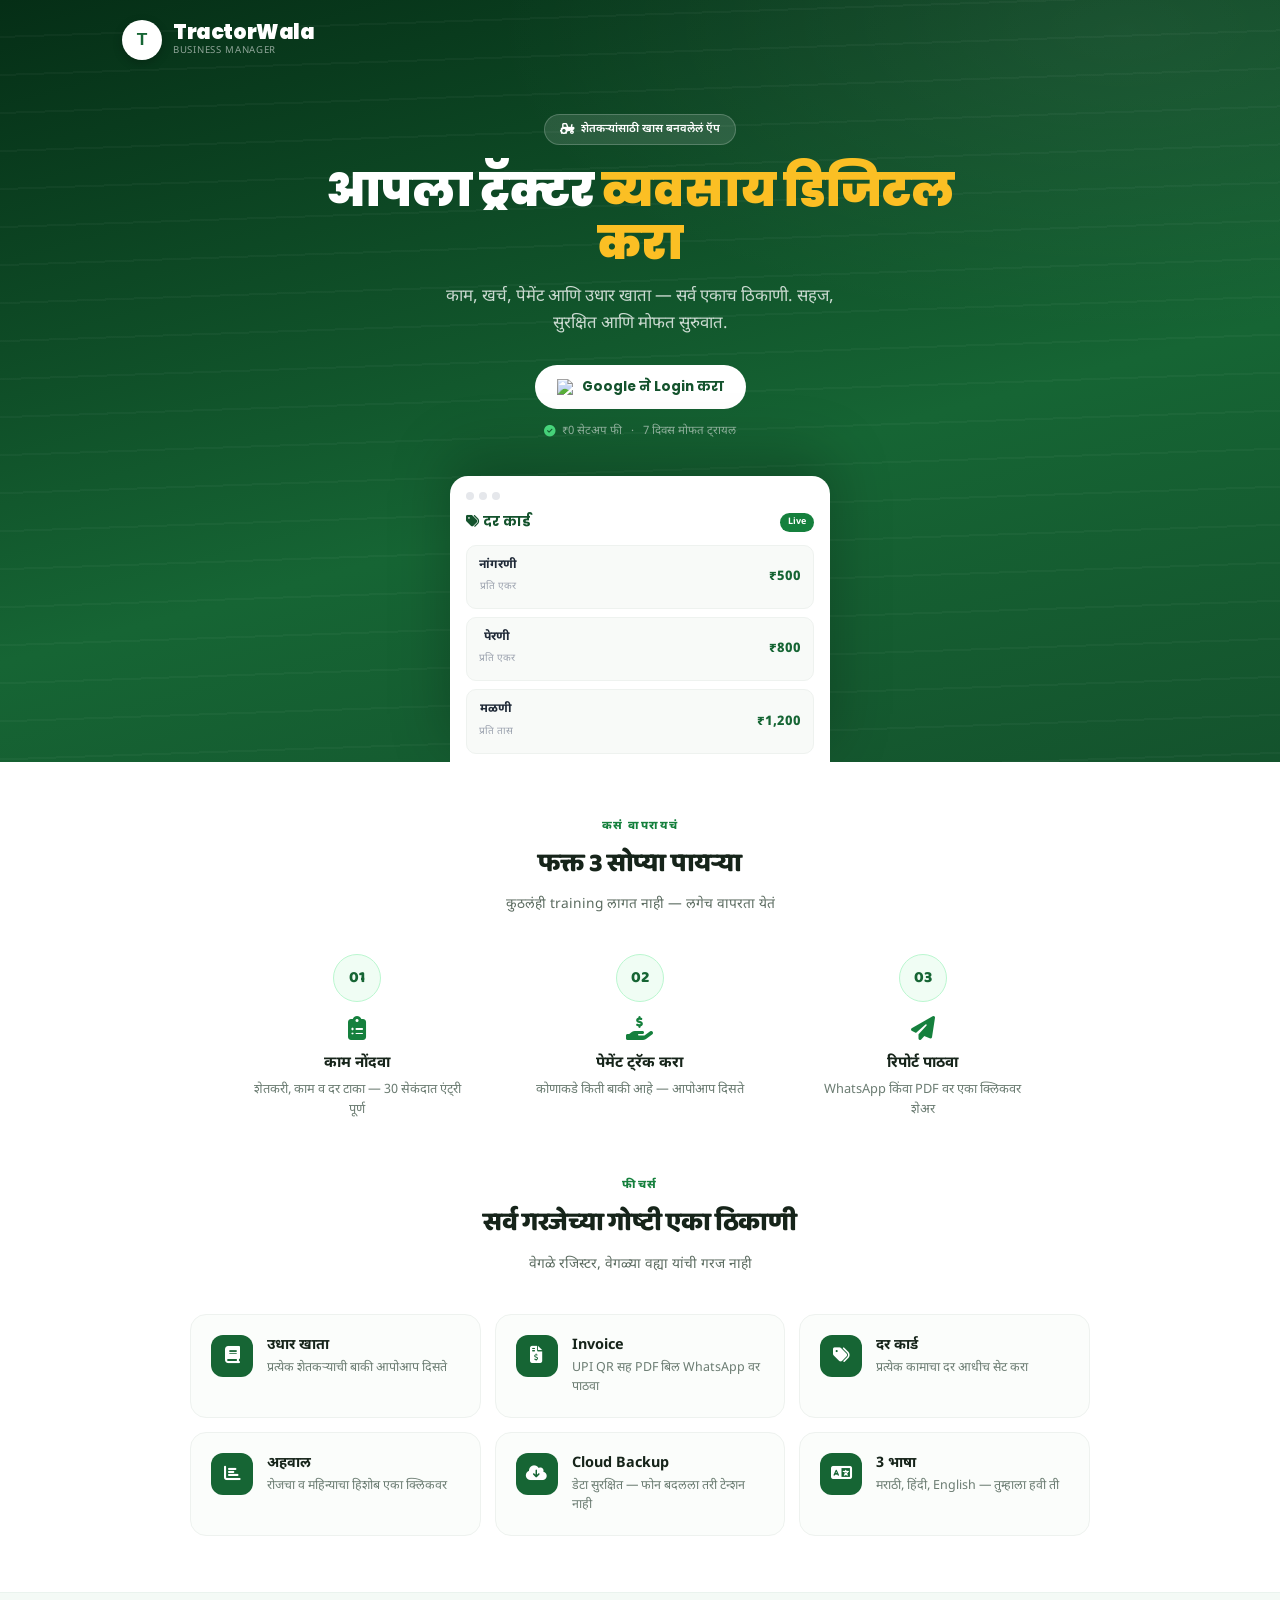
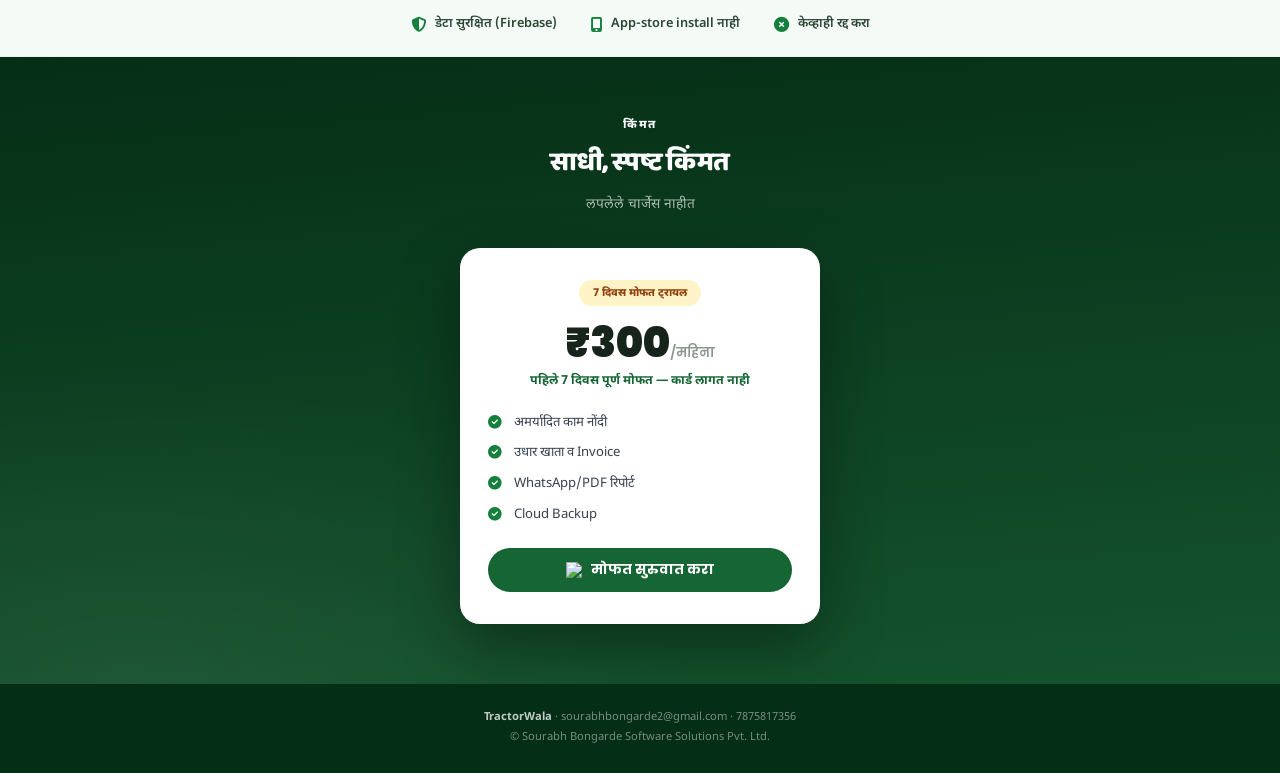
==== commit cdee428c: "Revise subscription and service pricing details" ====
--- a/index.html
+++ b/index.html
@@ -38,7 +38,7 @@
     <p class="lock-msg" id="lockMsg">तुमचा ट्रायल संपला आहे.</p>
     <div class="lock-qr-box">
       <img src="assets/payment/payment-qr.png" alt="Payment QR" onerror="this.src='assets/payment/payment-qr.svg'"/>
-      <div class="lock-price">₹300 / महिना</div>
+      <div class="lock-price">₹100 / महिना</div>
     </div>
     <div class="lock-divider">पेमेंट केल्यावर</div>
     <p style="font-size:.78rem;color:var(--tx2);margin-bottom:12px">पेमेंट स्क्रीनशॉट <b>WhatsApp 7875817356</b> वर पाठवा. तुम्हाला Unlock Code मिळेल, तो खाली टाका:</p>
@@ -80,9 +80,9 @@
           <div class="l-preview-card">
             <div class="l-pc-dots"><span></span><span></span><span></span></div>
             <div class="l-pc-hdr"><b><i class="fas fa-tags"></i> दर कार्ड</b><span>Live</span></div>
-            <div class="l-pc-row"><span><b>नांगरणी</b><small>प्रति तास</small></span><span class="amt">₹500</span></div>
+            <div class="l-pc-row"><span><b>नांगरणी</b><small>प्रति एकर</small></span><span class="amt">₹500</span></div>
             <div class="l-pc-row"><span><b>पेरणी</b><small>प्रति एकर</small></span><span class="amt">₹800</span></div>
-            <div class="l-pc-row"><span><b>मळणी</b><small>प्रति ट्रिप</small></span><span class="amt">₹1,200</span></div>
+            <div class="l-pc-row"><span><b>मळणी</b><small>प्रति तास</small></span><span class="amt">₹1,200</span></div>
           </div>
         </div>
       </div>
--- a/css/landing.css
+++ b/css/landing.css
@@ -1,56 +1,116 @@
 /* ============================================================
-   LANDING / LOGIN PAGE — v2: condensed, mobile-first, optimized
-   Same brand colors/logo/fonts as before. No backdrop-filter blur
-   anywhere (blur is expensive on budget Android phones - our main
-   audience) - solid rgba backgrounds used instead for equal look
-   at a fraction of the paint cost. Whole hero fits ~1 mobile
-   screen so the Login button is visible without scrolling.
+   LANDING / LOGIN PAGE — v4 "Premium"
+   Design language: dark hero (brand statement) → clean white
+   content sections (how real product sites read as premium -
+   Stripe/Linear pattern) → dark pricing band (bookend rhythm) →
+   dark footer. One icon system throughout (Font Awesome only,
+   no emoji). Consistent 8px spacing scale, consistent container,
+   two clearly-differentiated button styles (light-on-dark /
+   solid-on-light) so nothing is ever low-contrast.
+   No backdrop-filter anywhere — stays cheap on budget phones.
    ============================================================ */
-#land{
-  min-height:100vh;position:relative;overflow:hidden;
-  background:linear-gradient(160deg,var(--g900) 0%,var(--g700) 55%,var(--g500) 100%);
-  display:flex;flex-direction:column;
-}
-#land::before{
-  /* Furrow lines: same ploughed-field motif as before */
+
+#land{background:#fff;color:#1a2e22}
+.l-container{max-width:1080px;margin:0 auto;padding:0 22px}
+
+/* ---- Buttons (two variants - always correct contrast) ---- */
+.l-btn{display:inline-flex;align-items:center;justify-content:center;gap:8px;height:44px;padding:0 22px;border-radius:var(--r99);font-size:.85rem;font-weight:700;font-family:var(--fd);border:none;cursor:pointer;transition:var(--ease);white-space:nowrap}
+.l-btn img{width:17px;height:17px;flex-shrink:0}
+.l-btn:active{transform:scale(.97)}
+.l-btn-light{background:#fff;color:var(--g800)}
+.l-btn-light:hover{box-shadow:0 8px 20px rgba(0,0,0,.2)}
+.l-btn-solid{background:var(--g700);color:#fff}
+.l-btn-solid:hover{background:var(--g800)}
+.l-btn-block{width:100%}
+
+/* ============ HERO (dark band) ============ */
+.l-hero-band{position:relative;overflow:hidden;background:linear-gradient(165deg,var(--g900) 0%,var(--g700) 60%,var(--g800) 100%)}
+.l-hero-band::before{
   content:'';position:absolute;inset:0;pointer-events:none;
   background:
-    radial-gradient(ellipse 60% 45% at 90% 8%,rgba(255,255,255,.06),transparent),
-    repeating-linear-gradient(178deg,transparent 0px,transparent 36px,rgba(255,255,255,.04) 36px,rgba(255,255,255,.04) 38px);
+    radial-gradient(ellipse 50% 40% at 88% 4%,rgba(255,255,255,.06),transparent),
+    repeating-linear-gradient(178deg,transparent 0px,transparent 36px,rgba(255,255,255,.03) 36px,rgba(255,255,255,.03) 38px);
 }
+.l-nav{display:flex;align-items:center;justify-content:space-between;padding:20px 0;position:relative;z-index:1}
+.l-logo{display:flex;align-items:center;gap:11px}
+.svg-logo{width:40px;height:40px;border-radius:50%;background:#fff;display:flex;align-items:center;justify-content:center;border:2px solid rgba(255,255,255,.35);box-shadow:0 3px 10px rgba(0,0,0,.22);color:var(--g700);font-size:1.1rem;flex-shrink:0;overflow:hidden}
+.svg-logo img{width:100%;height:100%;object-fit:cover;border-radius:50%}
+.l-logo-t h1{font-family:var(--fd);font-size:1.28rem;font-weight:900;color:#fff;line-height:1;letter-spacing:-.4px}
+.l-logo-t p{font-size:.6rem;color:rgba(255,255,255,.55);letter-spacing:.7px;text-transform:uppercase;margin-top:2px}
 
-/* ---- Nav (slim) ---- */
-.l-nav{display:flex;align-items:center;justify-content:space-between;padding:14px 18px;position:relative;z-index:5}
-.l-logo{display:flex;align-items:center;gap:10px}
-.svg-logo{width:42px;height:42px;border-radius:50%;background:#fff;display:flex;align-items:center;justify-content:center;border:2px solid rgba(255,255,255,.4);box-shadow:0 3px 10px rgba(0,0,0,.25);color:var(--g700);font-size:1.15rem;flex-shrink:0;overflow:hidden}
-.svg-logo img{width:100%;height:100%;object-fit:cover;border-radius:50%}
-.l-logo-t h1{font-family:var(--fd);font-size:1.35rem;font-weight:900;color:#fff;line-height:1;letter-spacing:-.4px}
-.l-logo-t p{font-size:.63rem;color:rgba(255,255,255,.6);letter-spacing:.6px;text-transform:uppercase;margin-top:2px}
+.l-hero{position:relative;z-index:1;padding:34px 0 0;display:flex;flex-direction:column;align-items:center;text-align:center}
+.l-chip{display:inline-flex;align-items:center;gap:7px;background:rgba(255,255,255,.12);border:1px solid rgba(255,255,255,.2);color:#fff;padding:6px 15px;border-radius:var(--r99);font-size:.71rem;font-weight:600;margin-bottom:18px}
+.l-h1{font-family:var(--fd);font-size:clamp(1.9rem,7.5vw,2.9rem);font-weight:900;color:#fff;line-height:1.15;margin-bottom:14px;letter-spacing:-1px;max-width:640px}
+.l-h1 em{color:#fbbf24;font-style:normal}
+.l-sub{color:rgba(255,255,255,.78);font-size:clamp(.9rem,2.2vw,1.05rem);max-width:430px;margin:0 auto 26px;line-height:1.65}
+.l-cta-row{display:flex;flex-direction:column;align-items:center;gap:14px}
+.l-microcopy{color:rgba(255,255,255,.55);font-size:.72rem;display:flex;align-items:center;gap:6px}
+.l-microcopy i{color:#4ade80}
 
-/* ---- Hero (compact - designed to fit in one mobile screen with login visible) ---- */
-.l-hero{flex:1;display:flex;flex-direction:column;align-items:center;justify-content:center;text-align:center;padding:18px 20px 20px;position:relative;z-index:5}
-.l-chip{display:inline-flex;align-items:center;gap:7px;background:rgba(255,255,255,.14);border:1px solid rgba(255,255,255,.22);color:#fff;padding:5px 14px;border-radius:var(--r99);font-size:.72rem;font-weight:600;margin-bottom:14px}
-.l-h1{font-family:var(--fd);font-size:clamp(1.7rem,7.5vw,2.6rem);font-weight:900;color:#fff;line-height:1.12;margin-bottom:10px;letter-spacing:-1px}
-.l-h1 em{color:#fbbf24;font-style:normal}
-.l-sub{color:rgba(255,255,255,.82);font-size:clamp(.85rem,2.3vw,1rem);max-width:400px;margin:0 auto 20px;line-height:1.55}
-.l-login{display:inline-flex;align-items:center;gap:10px;background:#fff;color:var(--g900);padding:12px 28px;border-radius:var(--r99);font-size:.95rem;font-weight:700;box-shadow:0 6px 20px rgba(0,0,0,.22);transition:var(--ease);cursor:pointer;border:none}
-.l-login:active{transform:scale(.97)}
-.l-login img{width:20px;height:20px}
-.l-stats{display:flex;gap:22px;margin-top:20px;flex-wrap:wrap;justify-content:center;position:relative;z-index:5}
-.l-stat{text-align:center}
-.l-stat b{display:block;font-family:var(--fd);font-size:1.2rem;font-weight:900;color:#fff;letter-spacing:-.3px}
-.l-stat span{font-size:.62rem;color:rgba(255,255,255,.6);letter-spacing:.3px}
+/* Hero preview card - one calm visual, not a scatter of floating chips */
+.l-preview-wrap{margin-top:36px;width:100%;display:flex;justify-content:center}
+.l-preview-card{position:relative;z-index:1;background:#fff;border-radius:18px 18px 0 0;box-shadow:0 -20px 60px rgba(0,0,0,.25);padding:16px 16px 0;width:100%;max-width:380px;overflow:hidden}
+.l-pc-dots{display:flex;gap:5px;margin-bottom:12px}
+.l-pc-dots span{width:8px;height:8px;border-radius:50%;background:#e5e7eb}
+.l-pc-hdr{display:flex;justify-content:space-between;align-items:center;margin-bottom:12px}
+.l-pc-hdr b{font-family:var(--fd);color:var(--g800);font-size:.85rem}
+.l-pc-hdr span{background:var(--g600);color:#fff;font-size:.56rem;font-weight:700;padding:3px 8px;border-radius:var(--r99)}
+.l-pc-row{background:#f8faf8;border:1px solid #eef2ef;border-radius:10px;padding:10px 12px;margin-bottom:8px;display:flex;justify-content:space-between;align-items:center}
+.l-pc-row b{font-size:.76rem;color:#1f2937;display:block}
+.l-pc-row small{font-size:.63rem;color:#9ca3af}
+.l-pc-row .amt{color:var(--g700);font-weight:800;font-size:.82rem}
 
-/* ---- How it works: single compact row, no cards/blur - cheap to paint ---- */
-.l-flow{position:relative;z-index:5;max-width:560px;margin:0 auto;padding:16px 16px 10px;width:100%}
-.l-flow-row{display:flex;align-items:center;justify-content:center;gap:4px}
-.l-step{flex:1;text-align:center;color:rgba(255,255,255,.92);padding:4px}
-.l-step .i{font-size:1.35rem;margin-bottom:3px}
-.l-step h3{font-size:.68rem;font-weight:700;line-height:1.3}
-.l-arrow{color:rgba(255,255,255,.3);font-size:.85rem;flex-shrink:0}
+/* ============ CONTENT SECTIONS (white band) ============ */
+.l-sec{padding:56px 0}
+.l-eyebrow{text-align:center;color:var(--g600);font-size:.72rem;font-weight:800;letter-spacing:1.5px;text-transform:uppercase;margin-bottom:10px}
+.l-sec-ttl{text-align:center;font-family:var(--fd);font-size:1.65rem;font-weight:800;color:#16241a;margin-bottom:10px;letter-spacing:-.4px}
+.l-sec-sub{text-align:center;color:#5b6b60;font-size:.86rem;margin-bottom:38px;max-width:440px;margin-left:auto;margin-right:auto;line-height:1.6}
 
-/* ---- Footer (single line) ---- */
-.l-foot{padding:10px 16px;text-align:center;background:rgba(0,0,0,.18);position:relative;z-index:5;color:rgba(255,255,255,.5);font-size:.65rem;line-height:1.5}
+/* ---- How it works: numbered row, clean grid ---- */
+.l-steps{display:grid;grid-template-columns:1fr;gap:28px;max-width:820px;margin:0 auto}
+.l-step{text-align:center;padding:0 10px}
+.l-step-num{width:48px;height:48px;margin:0 auto 14px;border-radius:50%;background:var(--g50, #f0fdf4);border:1.5px solid var(--g200);color:var(--g700);display:flex;align-items:center;justify-content:center;font-family:var(--fd);font-weight:800;font-size:1rem}
+.l-step i.l-step-icon{display:block;font-size:1.5rem;color:var(--g600);margin-bottom:12px}
+.l-step h4{font-size:.95rem;font-weight:700;color:#16241a;margin-bottom:6px}
+.l-step p{font-size:.8rem;color:#6b7c72;line-height:1.55;max-width:220px;margin:0 auto}
+@media(min-width:720px){.l-steps{grid-template-columns:1fr 1fr 1fr}}
+
+/* ---- Features grid ---- */
+.l-fgrid{display:grid;grid-template-columns:1fr;gap:14px;max-width:900px;margin:0 auto}
+.l-fcard{background:#fbfdfb;border:1px solid #eef2ef;border-radius:16px;padding:20px;display:flex;gap:14px;align-items:flex-start;transition:var(--ease)}
+.l-fcard:hover{border-color:var(--g200);box-shadow:0 6px 20px rgba(22,101,52,.08)}
+.l-ficon{width:42px;height:42px;flex-shrink:0;border-radius:12px;background:var(--g700);color:#fff;display:flex;align-items:center;justify-content:center;font-size:1.05rem}
+.l-fcard h4{font-size:.9rem;font-weight:700;color:#16241a;margin-bottom:3px}
+.l-fcard p{font-size:.78rem;color:#6b7c72;line-height:1.5}
+@media(min-width:640px){.l-fgrid{grid-template-columns:1fr 1fr}}
+@media(min-width:960px){.l-fgrid{grid-template-columns:1fr 1fr 1fr}}
+
+/* ---- Trust strip (light green tint band, subtle) ---- */
+.l-trust-band{background:#f4faf6;border-top:1px solid #eaf3ee;border-bottom:1px solid #eaf3ee;padding:22px 0}
+.l-trust{display:flex;justify-content:center;gap:34px;flex-wrap:wrap}
+.l-trust-item{display:flex;align-items:center;gap:9px;color:#2c4636;font-size:.8rem;font-weight:600}
+.l-trust-item i{color:var(--g600);font-size:.95rem}
+
+/* ============ PRICING (dark band - bookends the hero) ============ */
+.l-price-band{position:relative;overflow:hidden;background:linear-gradient(175deg,var(--g900) 0%,var(--g800) 100%);padding:60px 0}
+.l-price-band::before{content:'';position:absolute;inset:0;pointer-events:none;background:radial-gradient(ellipse 45% 50% at 10% 100%,rgba(255,255,255,.05),transparent)}
+.l-price-band .l-sec-ttl,.l-price-band .l-eyebrow{color:#fff}
+.l-price-band .l-sec-sub{color:rgba(255,255,255,.65)}
+.l-price-card{position:relative;z-index:1;max-width:360px;margin:0 auto;background:#fff;border-radius:20px;padding:32px 28px;text-align:center;box-shadow:0 24px 60px rgba(0,0,0,.35)}
+.l-price-badge{display:inline-block;background:#fef3c7;color:#92400e;padding:5px 14px;border-radius:var(--r99);font-size:.68rem;font-weight:800;margin-bottom:16px}
+.l-price-amt{font-family:var(--fd);font-size:2.6rem;font-weight:900;color:#16241a;line-height:1}
+.l-price-amt span{font-size:.82rem;font-weight:600;color:#8a978f}
+.l-price-trial{color:var(--g700);font-size:.78rem;font-weight:700;margin:8px 0 22px}
+.l-price-feat{text-align:left;margin-bottom:24px;display:flex;flex-direction:column;gap:11px}
+.l-price-feat li{display:flex;align-items:center;gap:10px;font-size:.82rem;color:#374151}
+.l-price-feat i{color:var(--g600);font-size:.85rem;width:16px;flex-shrink:0}
+
+/* ============ FOOTER ============ */
+.l-foot{background:var(--g900);padding:24px 0;text-align:center;color:rgba(255,255,255,.45);font-size:.7rem;line-height:1.8}
 .l-foot strong{color:rgba(255,255,255,.75)}
 
-@media(max-width:380px){.l-stats{gap:16px}.l-step h3{font-size:.62rem}}
+/* ---- Lightweight scroll-reveal (cheap - opacity/transform only) ---- */
+.l-reveal{opacity:0;transform:translateY(14px);transition:opacity .5s ease,transform .5s ease}
+.l-reveal.on{opacity:1;transform:translateY(0)}
+
+@media(max-width:400px){.l-btn{padding:0 18px;height:42px;font-size:.8rem}.l-price-card{padding:26px 20px}}
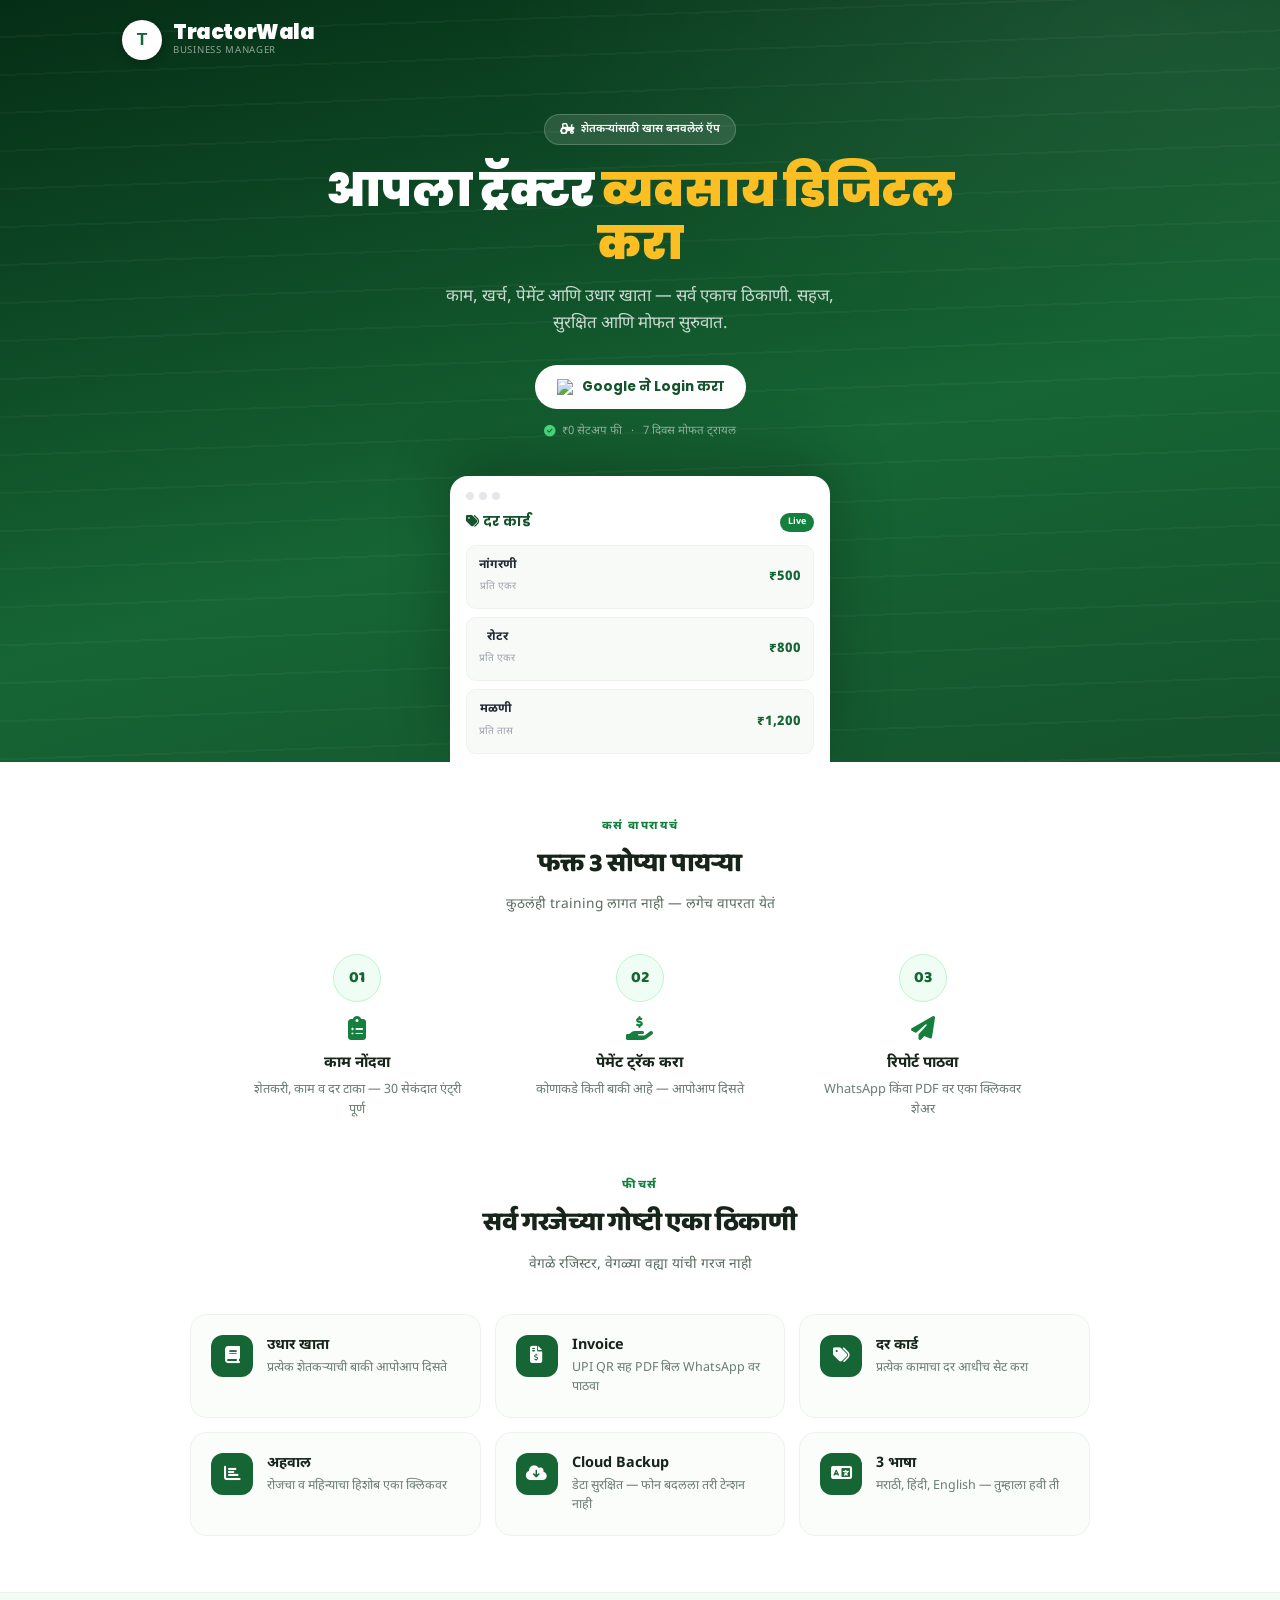
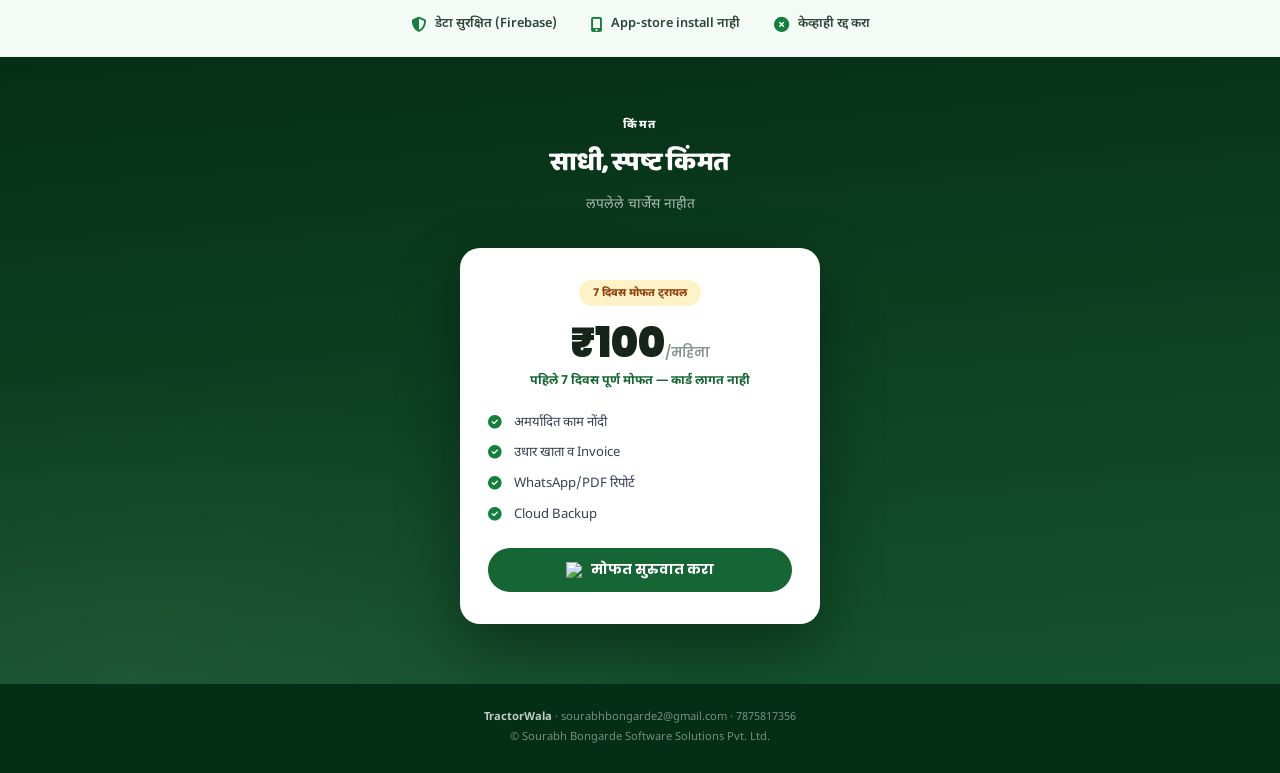
==== commit af411b2f: "Update pricing and service details in index.html" ====
--- a/index.html
+++ b/index.html
@@ -81,7 +81,7 @@
             <div class="l-pc-dots"><span></span><span></span><span></span></div>
             <div class="l-pc-hdr"><b><i class="fas fa-tags"></i> दर कार्ड</b><span>Live</span></div>
             <div class="l-pc-row"><span><b>नांगरणी</b><small>प्रति एकर</small></span><span class="amt">₹500</span></div>
-            <div class="l-pc-row"><span><b>पेरणी</b><small>प्रति एकर</small></span><span class="amt">₹800</span></div>
+            <div class="l-pc-row"><span><b>रोटर</b><small>प्रति एकर</small></span><span class="amt">₹800</span></div>
             <div class="l-pc-row"><span><b>मळणी</b><small>प्रति तास</small></span><span class="amt">₹1,200</span></div>
           </div>
         </div>
@@ -154,7 +154,7 @@
       <div class="l-sec-sub" style="margin-bottom:32px">लपलेले चार्जेस नाहीत</div>
       <div class="l-price-card">
         <div class="l-price-badge">7 दिवस मोफत ट्रायल</div>
-        <div class="l-price-amt">₹300<span>/महिना</span></div>
+        <div class="l-price-amt">₹100<span>/महिना</span></div>
         <div class="l-price-trial">पहिले 7 दिवस पूर्ण मोफत — कार्ड लागत नाही</div>
         <ul class="l-price-feat">
           <li><i class="fas fa-check-circle"></i> अमर्यादित काम नोंदी</li>
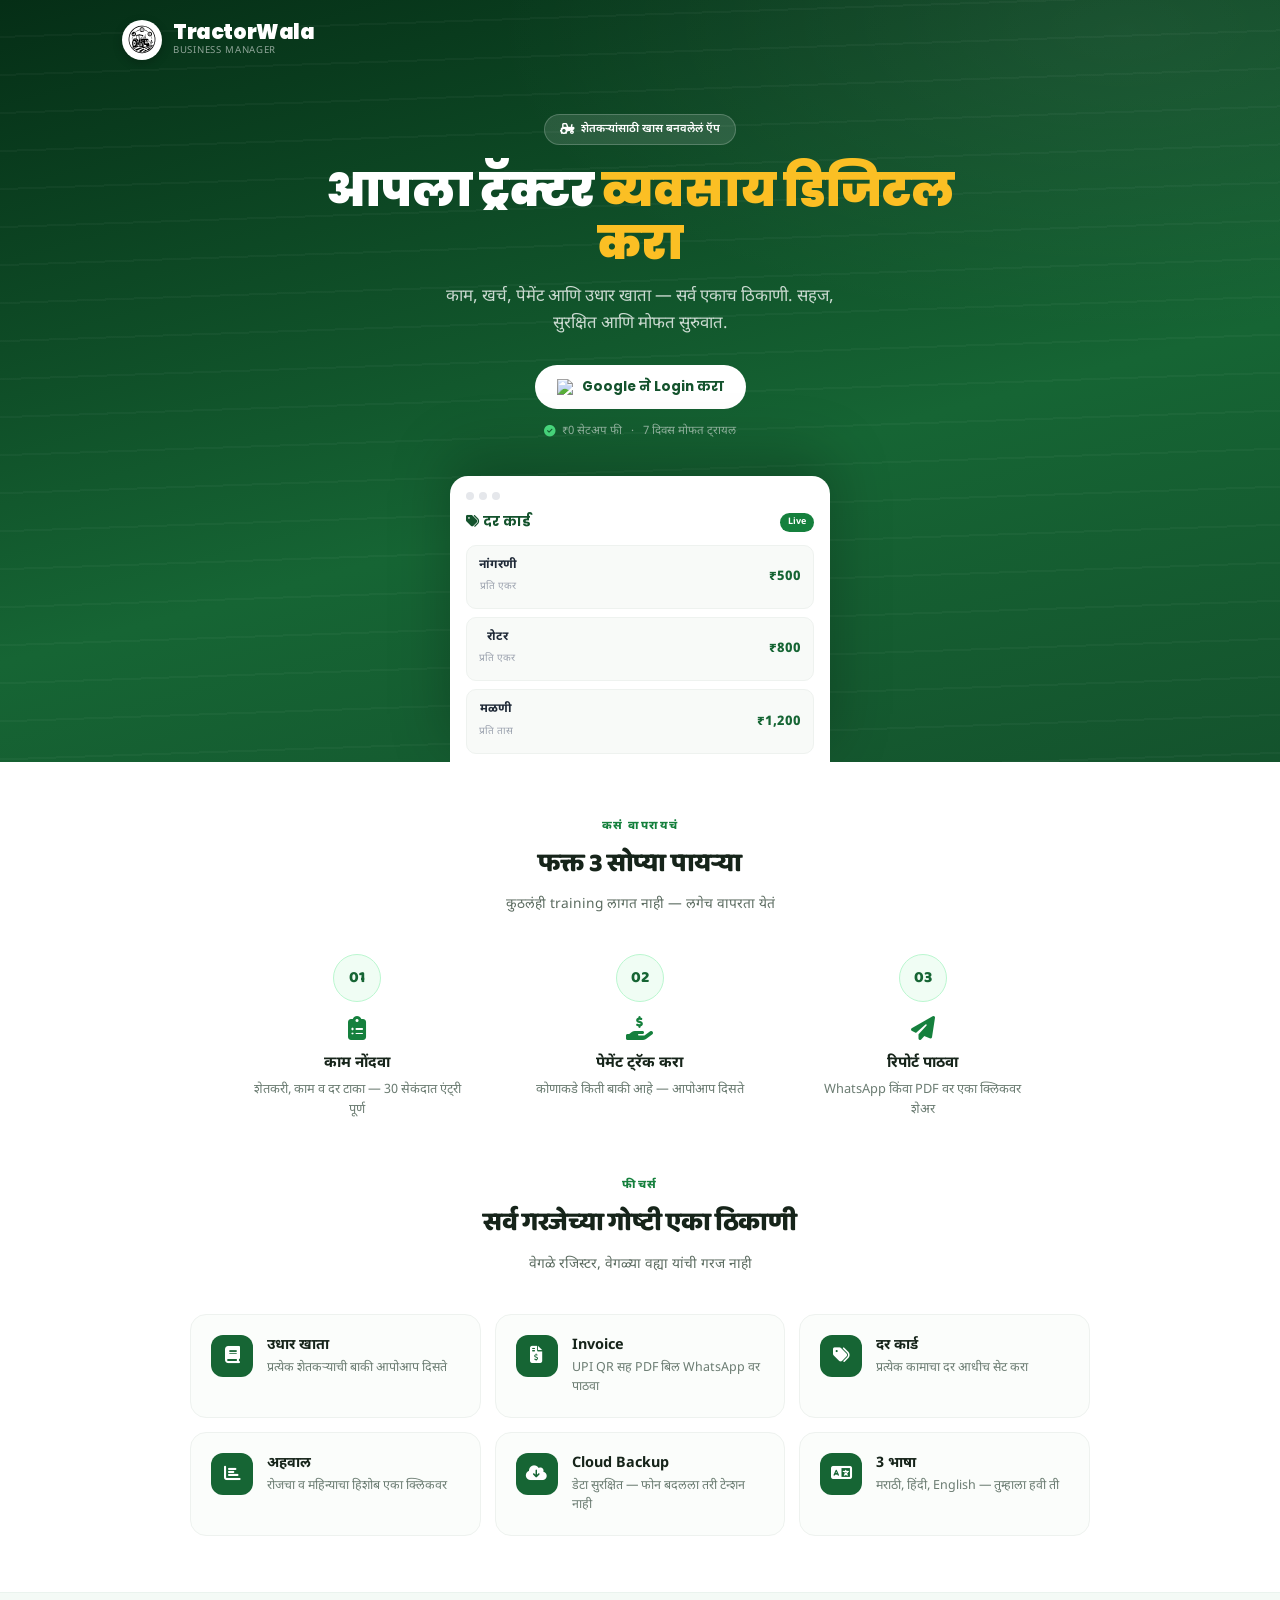
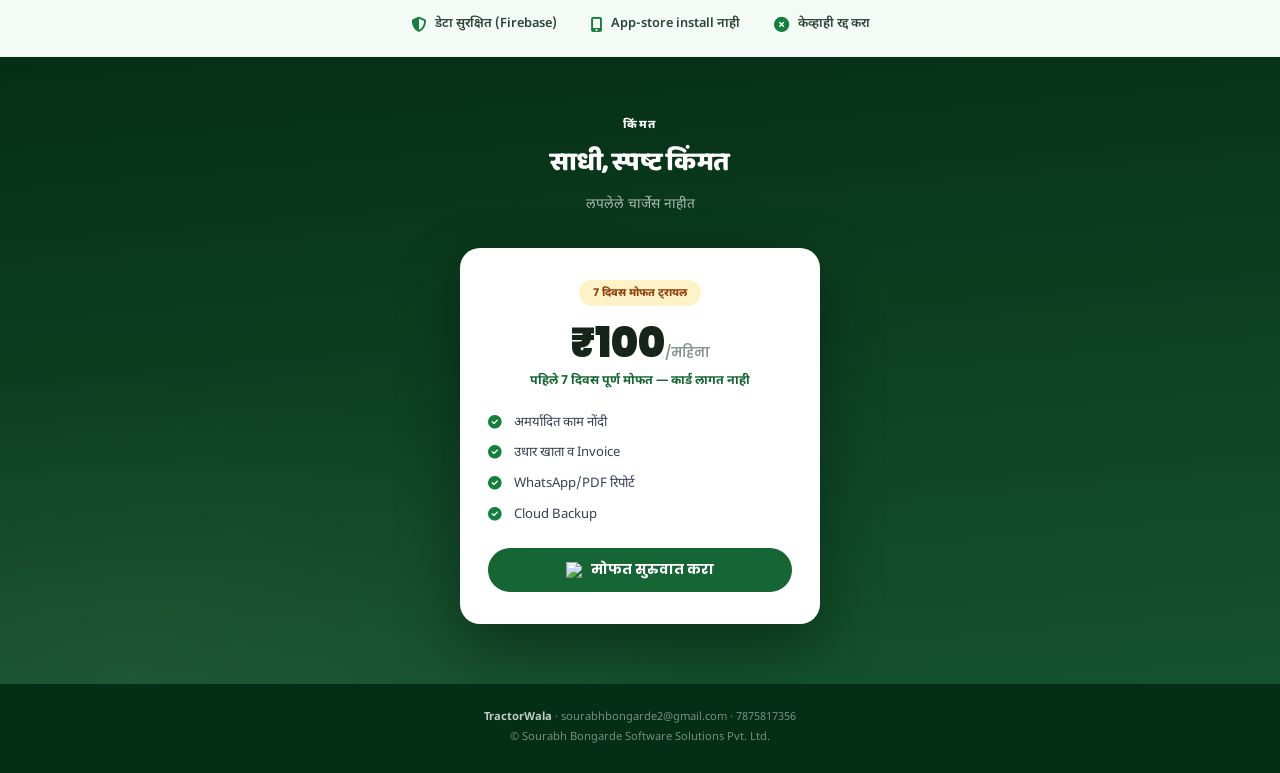
==== commit caa14f5b: "Implement PWA install banner in index.html Added PWA install banner and related scripts for user pro" ====
--- a/index.html
+++ b/index.html
@@ -5,6 +5,14 @@
 <meta name="viewport" content="width=device-width, initial-scale=1.0, maximum-scale=1.0, user-scalable=no"/>
 <title>TractorWala — Business Manager</title>
 <meta name="theme-color" content="#166534"/>
+<link rel="manifest" href="./manifest.json"/>
+<link rel="icon" type="image/png" sizes="32x32" href="./assets/icons/icon-32.png"/>
+<link rel="icon" type="image/png" sizes="16x16" href="./assets/icons/icon-16.png"/>
+<link rel="apple-touch-icon" href="./assets/icons/apple-touch-icon.png"/>
+<meta name="apple-mobile-web-app-capable" content="yes"/>
+<meta name="apple-mobile-web-app-status-bar-style" content="black-translucent"/>
+<meta name="apple-mobile-web-app-title" content="TractorWala"/>
+<meta name="mobile-web-app-capable" content="yes"/>
 <link rel="preconnect" href="https://fonts.googleapis.com"/>
 <link href="https://fonts.googleapis.com/css2?family=Baloo+2:wght@500;700;800&family=Poppins:wght@400;500;600;700;800;900&family=Noto+Sans+Devanagari:wght@400;500;600;700&display=swap" rel="stylesheet"/>
 <link rel="stylesheet" href="https://cdnjs.cloudflare.com/ajax/libs/font-awesome/6.5.1/css/all.min.css"/>
@@ -253,6 +261,56 @@
   </nav>
 </div>
 
+<!-- PWA install banner - custom UI kyunki browser ka default prompt suppress ho sakta hai,
+     aur iOS pe koi default prompt hota hi nahi (manual instructions dikhani padti hain) -->
+<div id="pwaInstallBar" class="h">
+  <div class="pwa-ib-icon"><img src="assets/icons/icon-96.png" alt="TractorWala"/></div>
+  <div class="pwa-ib-txt">
+    <b>TractorWala App Install करा</b>
+    <span id="pwaIbSub">Home screen वर icon येईल, ऑफलाइन पण चालेल</span>
+  </div>
+  <button class="pwa-ib-btn" id="pwaIbBtn" onclick="window.pwaInstall()">Install</button>
+  <button class="pwa-ib-x" onclick="window.pwaDismiss()"><i class="fas fa-times"></i></button>
+</div>
+
 <script type="module" src="js/core.js"></script>
+<script>
+// ---- PWA: service worker register + install-prompt banner ----
+if('serviceWorker' in navigator){
+  window.addEventListener('load',()=>{navigator.serviceWorker.register('./sw.js').catch(()=>{});});
+}
+(function(){
+  var bar=document.getElementById('pwaInstallBar');
+  var sub=document.getElementById('pwaIbSub');
+  var btn=document.getElementById('pwaIbBtn');
+  var KEY='tw_pwa_dismissed';
+  if(localStorage.getItem(KEY))return; // user ne ek baar band kiya to dobara mat dikhao
+  var deferredPrompt=null;
+
+  window.addEventListener('beforeinstallprompt',function(e){
+    e.preventDefault();
+    deferredPrompt=e;
+    bar.classList.remove('h');
+  });
+
+  window.pwaInstall=function(){
+    if(!deferredPrompt)return;
+    deferredPrompt.prompt();
+    deferredPrompt.userChoice.finally(function(){deferredPrompt=null;bar.classList.add('h');});
+  };
+  window.pwaDismiss=function(){bar.classList.add('h');localStorage.setItem(KEY,'1');};
+
+  window.addEventListener('appinstalled',function(){bar.classList.add('h');localStorage.setItem(KEY,'1');});
+
+  // iOS Safari: koi beforeinstallprompt event hi nahi hota, isliye manual instructions
+  var isIOS=/iphone|ipad|ipod/i.test(navigator.userAgent);
+  var isStandalone=window.matchMedia('(display-mode: standalone)').matches||navigator.standalone;
+  if(isIOS && !isStandalone){
+    sub.textContent='खालच्या Share बटणावर टॅप करून "Add to Home Screen" निवडा';
+    btn.style.display='none';
+    bar.classList.remove('h');
+  }
+})();
+</script>
 </body>
 </html>
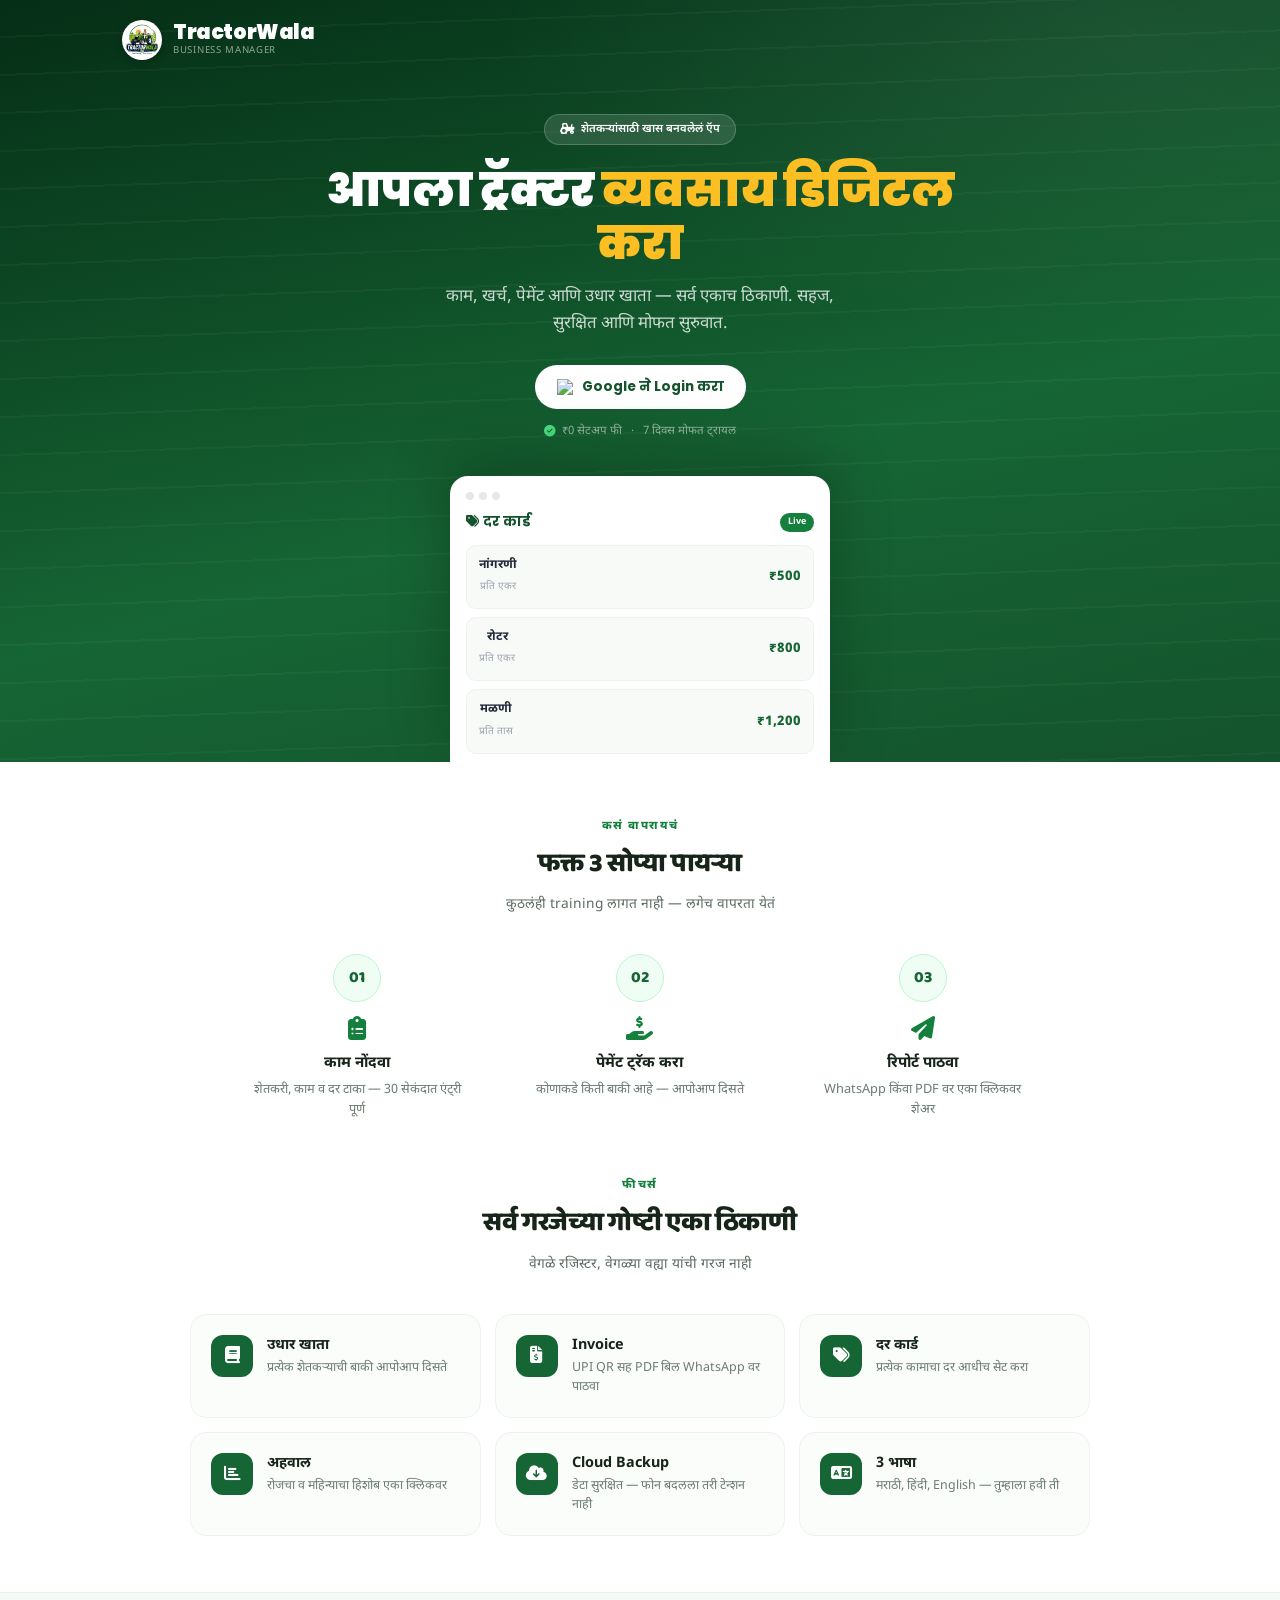
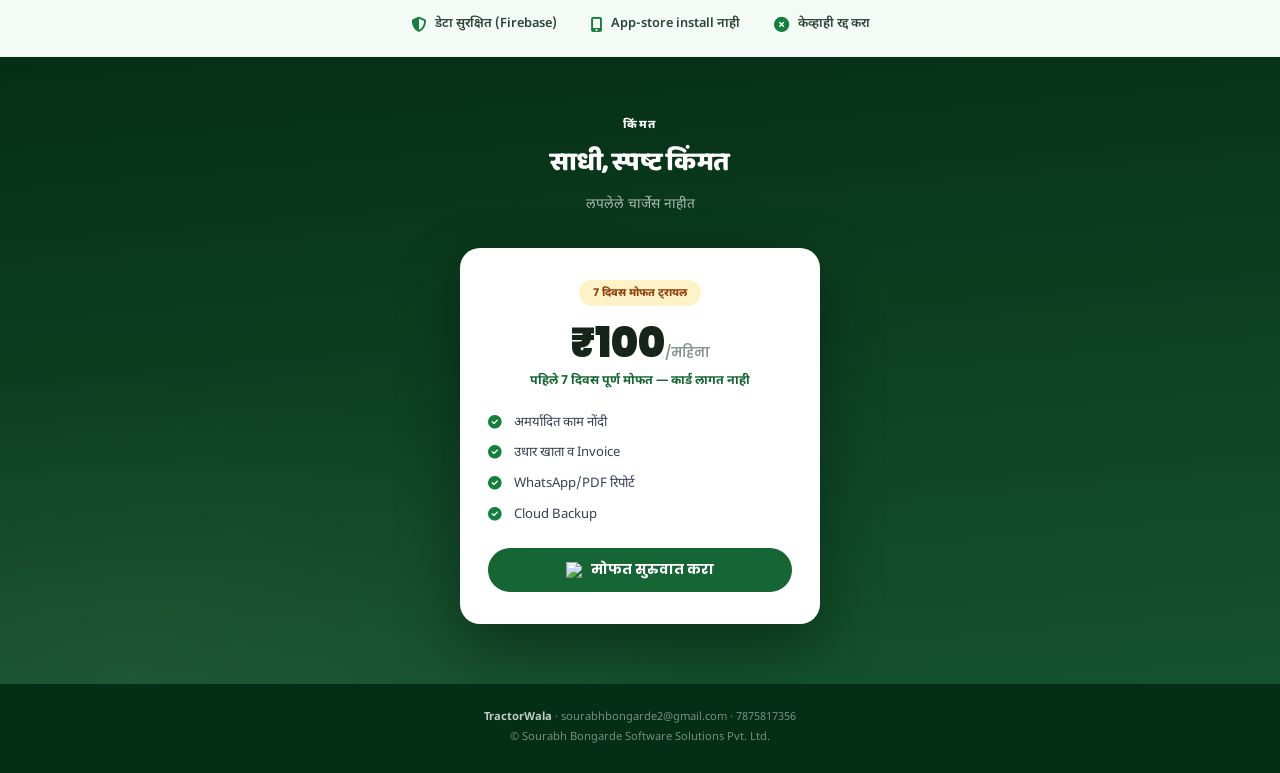
==== commit a68ce6c4: "Add connection banner div to index.html" ====
--- a/index.html
+++ b/index.html
@@ -16,9 +16,9 @@
 <link rel="preconnect" href="https://fonts.googleapis.com"/>
 <link href="https://fonts.googleapis.com/css2?family=Baloo+2:wght@500;700;800&family=Poppins:wght@400;500;600;700;800;900&family=Noto+Sans+Devanagari:wght@400;500;600;700&display=swap" rel="stylesheet"/>
 <link rel="stylesheet" href="https://cdnjs.cloudflare.com/ajax/libs/font-awesome/6.5.1/css/all.min.css"/>
-<script src="https://cdnjs.cloudflare.com/ajax/libs/qrcodejs/1.0.0/qrcode.min.js"></script>
-<script src="https://cdnjs.cloudflare.com/ajax/libs/html2canvas/1.4.1/html2canvas.min.js"></script>
-<script src="https://cdnjs.cloudflare.com/ajax/libs/jspdf/2.5.1/jspdf.umd.min.js"></script>
+<!-- QRCode/html2canvas/jsPDF ab yahan se hata diye - yeh ab sirf Invoice/PDF/QR feature
+     use hone par lazy-load hote hain (core.js: ensureQRCode/ensurePdfLibs), taaki
+     har page load pe ~500KB render-blocking download na ho jab zaroorat hi na ho. -->
 <link rel="stylesheet" href="css/base.css"/>
 <link rel="stylesheet" href="css/landing.css"/>
 <link rel="stylesheet" href="css/invoice.css"/>
@@ -245,6 +245,9 @@
         </div>
       </div>
     </div>
+    <div id="connBanner" class="h"></div>
+    <div id="connBanner" class="h"></div>
+    <div id="announceBanner" class="h"></div>
     <div id="onboardBanner" class="h"></div>
     <div id="trialBanner" class="h"></div>
     <div class="ct" id="ct"><div class="spin"></div></div>
@@ -277,7 +280,15 @@
 <script>
 // ---- PWA: service worker register + install-prompt banner ----
 if('serviceWorker' in navigator){
-  window.addEventListener('load',()=>{navigator.serviceWorker.register('./sw.js').catch(()=>{});});
+  window.addEventListener('load',()=>{
+    navigator.serviceWorker.register('./sw.js').then(reg=>{
+      console.log('[PWA] Service worker registered, scope:',reg.scope);
+    }).catch(err=>{
+      console.error('[PWA] Service worker registration FAILED:',err);
+    });
+  });
+}else{
+  console.warn('[PWA] serviceWorker not supported in this browser');
 }
 (function(){
   var bar=document.getElementById('pwaInstallBar');
@@ -310,6 +321,14 @@
     btn.style.display='none';
     bar.classList.remove('h');
   }
+
+  // Diagnostic: agar 4 second me bhi beforeinstallprompt na aaye, console me reason batao
+  setTimeout(function(){
+    if(deferredPrompt)return;
+    if(isStandalone){console.log('[PWA] Already installed/running standalone - isliye prompt nahi aaya.');return;}
+    if(isIOS){return;} // iOS ke liye already handled upar
+    console.warn('[PWA] beforeinstallprompt abhi tak fire nahi hua. Possible reasons: (1) pehli hi visit hai - ek reload try karo, (2) already installed via browser menu, (3) manifest/icons me error - DevTools > Application > Manifest check karo, (4) Chrome ke alava kuch browsers (Firefox/some Xiaomi/Samsung browsers) is event ko support hi nahi karte.');
+  },4000);
 })();
 </script>
 </body>
--- a/css/base.css
+++ b/css/base.css
@@ -43,6 +43,23 @@
 a{color:inherit;text-decoration:none}
 img{max-width:100%;display:block}
 .h{display:none!important}
+
+/* ---- Top banners (announcement/onboarding/trial) - previously unstyled bare text ---- */
+#announceBanner,#onboardBanner,#trialBanner{padding:10px 16px;font-size:.8rem;line-height:1.5;text-align:center}
+#announceBanner{background:var(--g600);color:#fff}
+#onboardBanner{background:#fef3c7;color:#92400e}
+#trialBanner{background:#fff7ed;color:#9a3412;border-bottom:1px solid #fed7aa}
+
+/* ---- PWA install banner ---- */
+#pwaInstallBar{position:fixed;left:12px;right:12px;bottom:calc(var(--bnav-h,0px) + 12px);z-index:500;background:var(--surf);border:1px solid var(--bdr);border-radius:var(--r16);box-shadow:var(--sh3);padding:12px 12px 12px 10px;display:flex;align-items:center;gap:10px;max-width:460px;margin:0 auto;animation:pwaSlideUp .35s ease}
+@keyframes pwaSlideUp{from{transform:translateY(16px);opacity:0}to{transform:translateY(0);opacity:1}}
+.pwa-ib-icon{width:44px;height:44px;border-radius:12px;overflow:hidden;flex-shrink:0;box-shadow:var(--sh1)}
+.pwa-ib-icon img{width:100%;height:100%;object-fit:cover}
+.pwa-ib-txt{flex:1;min-width:0}
+.pwa-ib-txt b{display:block;font-size:.82rem;color:var(--tx1);font-weight:700}
+.pwa-ib-txt span{display:block;font-size:.68rem;color:var(--tx3);margin-top:1px;line-height:1.3}
+.pwa-ib-btn{background:var(--g600);color:#fff;border:none;padding:9px 16px;border-radius:var(--r99);font-size:.78rem;font-weight:700;flex-shrink:0;cursor:pointer}
+.pwa-ib-x{background:none;border:none;color:var(--tx3);font-size:.85rem;padding:6px;flex-shrink:0;cursor:pointer}
 ::-webkit-scrollbar{width:4px;height:4px}
 ::-webkit-scrollbar-thumb{background:var(--g400);border-radius:2px}
 
